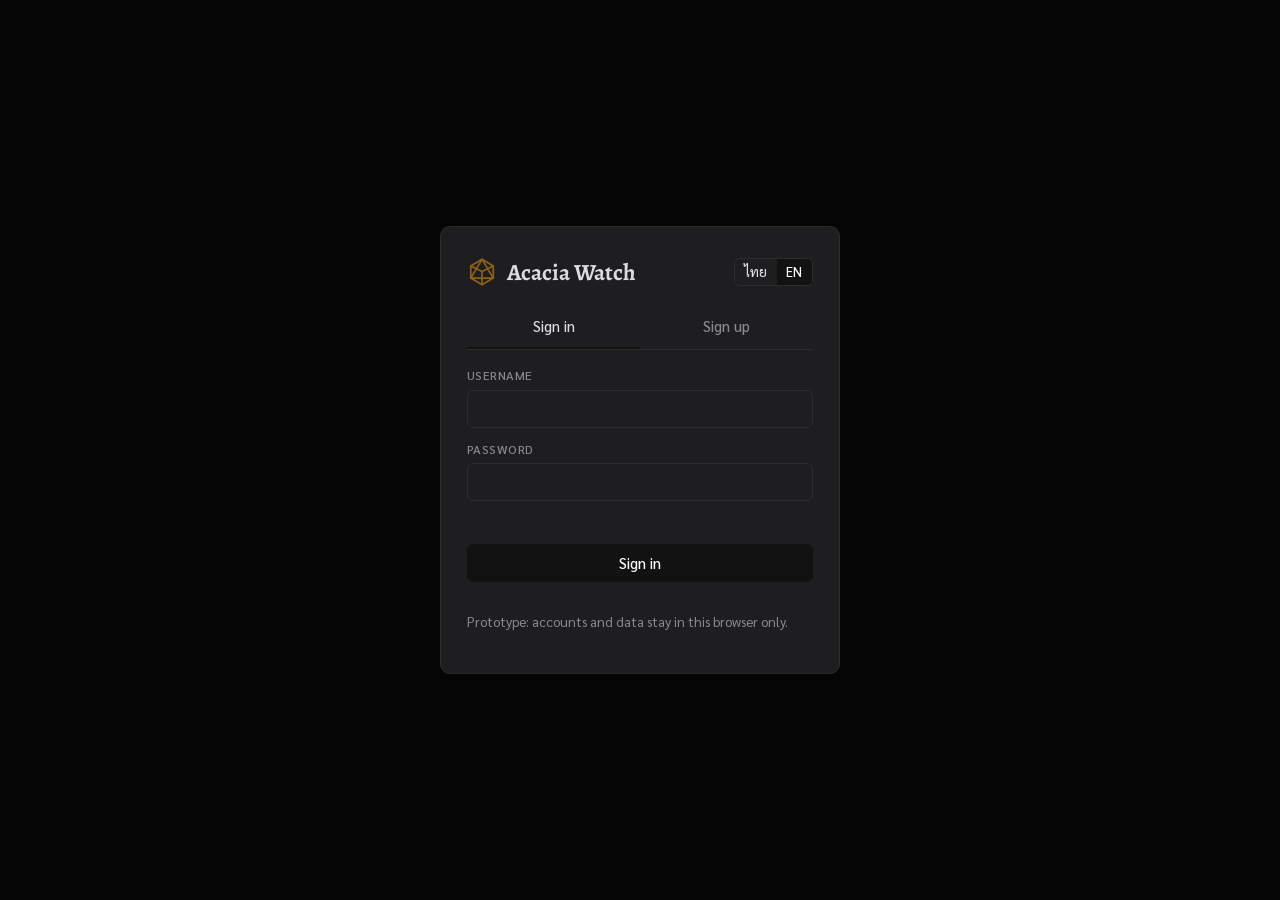
==== frontend/index.html @ f8824f6d "rhythm remake" ====
<!doctype html>
<html lang="th">
<head>
<meta charset="utf-8">
<meta name="viewport" content="width=device-width,initial-scale=1,viewport-fit=cover">
<title>Acacia Watch</title>
<link rel="preconnect" href="https://fonts.googleapis.com">
<link rel="preconnect" href="https://fonts.gstatic.com" crossorigin>
<link rel="stylesheet" href="https://fonts.googleapis.com/css2?family=Alegreya:wght@600;700&family=Sarabun:wght@400;500;700&display=swap">
<!-- Styles: loaded in this order (later files may override earlier ones) -->
<link rel="stylesheet" href="css/01-base.css">
<link rel="stylesheet" href="css/02-controls.css">
<link rel="stylesheet" href="css/03-login.css">
<link rel="stylesheet" href="css/04-shell.css">
<link rel="stylesheet" href="css/05-editor.css">
<link rel="stylesheet" href="css/06-minigames.css">
<link rel="stylesheet" href="css/07-game-data.css">
<link rel="stylesheet" href="css/08-adventure.css">
<link rel="stylesheet" href="css/09-effects.css">
<link rel="stylesheet" href="css/10-character-extras.css">
<link rel="stylesheet" href="css/11-initiative.css">
<link rel="stylesheet" href="css/12-hp.css">
<link rel="stylesheet" href="css/13-skills.css">
<link rel="stylesheet" href="css/14-settings.css">
<link rel="stylesheet" href="css/15-decor.css">
<link rel="stylesheet" href="css/16-layout.css">
<link rel="stylesheet" href="css/17-feedback.css">
</head>
<body style="margin:0">
<div id="root"></div>

<!-- Scripts: plain scripts sharing one global scope; keep this order -->
<script src="js/01-seed-data.js"></script>
<script src="js/02-text.js"></script>
<script src="js/03-storage.js"></script>
<script src="js/04-server-mode.js"></script>
<script src="js/05-icons.js"></script>
<script src="js/06-login.js"></script>
<script src="js/07-records.js"></script>
<script src="js/08-views.js"></script>
<script src="js/09-weapons-items.js"></script>
<script src="js/10-armor-class.js"></script>
<script src="js/11-features.js"></script>
<script src="js/11b-feats.js"></script>
<script src="js/11c-spells.js"></script>
<script src="js/11d-resources.js"></script>
<script src="js/12-game-data.js"></script>
<script src="js/12b-condition-rules.js"></script>
<script src="js/13-adventure.js"></script>
<script src="js/14-initiative.js"></script>
<script src="js/14b-combat.js"></script>
<script src="js/14c-turnalert.js"></script>
<script src="js/14d-turnpanel.js"></script>
<script src="js/15-minigames.js"></script>
<script src="js/15c-media.js"></script>
<script src="js/15d-timing.js"></script>
<script src="js/15e-stage.js"></script>
<script src="js/15f-mgroom.js"></script>
<script src="js/15g-chartedit.js"></script>
<script src="js/15b-tabledice.js"></script>
<script src="js/15c-profile.js"></script>
<script src="js/16-site-settings.js"></script>
<script src="js/17-backup.js"></script>
<script src="js/23-feedback.js"></script>
<script src="js/18-shell.js"></script>
<script src="js/19-images.js"></script>
<script src="js/19b-crop.js"></script>
<script src="js/20-layout.js"></script>
<script src="js/21-live.js"></script>
<script src="js/22-events-boot.js"></script>
</body>
</html>
---- frontend/css/01-base.css ----
/* Layout: split screen. Dark ink sidebar on the left, working area on the right; on phones the sidebar becomes a scrolling top bar.
   Palette: verdigris accent on cool stone, brass kept for dice and highlights only. */
:root{
  --bg:#eceff0; --surface:#fafbfb; --ink:#1b2422; --muted:#5a6a66; --line:#d2d9d7;
  --accent:#1d6b64; --accent-ink:#ffffff; --brass:#8f6212; --gold:#c8901a; --temp:#2f6aa8; --turn-now:#c8901a; --turn-next:#4f86b3; --turn-done:#8b9590; --danger:#a3322a;
  --side:#16201e; --side-ink:#e4ebe8; --side-muted:#8fa19c; --side-line:#2a3935; --side-active:#24342f;
  --r:8px; --display:'Alegreya','Sarabun',Georgia,serif; --body:'Sarabun','Segoe UI',system-ui,sans-serif; --mono:'IBM Plex Mono',ui-monospace,monospace;
}
@media (prefers-color-scheme:dark){:root:not([data-theme="light"]){
  --bg:#101614; --surface:#18211e; --ink:#e5ece9; --muted:#94a5a0; --line:#2b3935;
  --accent:#4fb3a9; --accent-ink:#09130f; --brass:#d6a54b; --gold:#e3b449; --temp:#6aa6e6; --turn-now:#e3b449; --turn-next:#6aa6d4; --turn-done:#6c7873; --danger:#e57d72;
  --side:#0b100f; --side-ink:#e4ebe8; --side-muted:#8fa19c; --side-line:#22302c; --side-active:#1b2926; color-scheme:dark}}
:root[data-theme="dark"]{
  --bg:#101614; --surface:#18211e; --ink:#e5ece9; --muted:#94a5a0; --line:#2b3935;
  --accent:#4fb3a9; --accent-ink:#09130f; --brass:#d6a54b; --gold:#e3b449; --temp:#6aa6e6; --turn-now:#e3b449; --turn-next:#6aa6d4; --turn-done:#6c7873; --danger:#e57d72;
  --side:#0b100f; --side-ink:#e4ebe8; --side-muted:#8fa19c; --side-line:#22302c; --side-active:#1b2926; color-scheme:dark}
*{box-sizing:border-box}
html,body{min-height:100%}
body{background:var(--bg);color:var(--ink);font-family:var(--body);font-size:15px;line-height:1.5}
h1,h2,h3{font-family:var(--display);line-height:1.2;margin:0;text-wrap:balance}
button,input,select,textarea{font:inherit;color:inherit}
:focus-visible{outline:2px solid var(--accent);outline-offset:2px}
---- frontend/css/02-controls.css ----
/* shared controls */
.btn{display:inline-flex;align-items:center;justify-content:center;gap:.4rem;min-height:38px;padding:0 .95rem;border-radius:calc(var(--r)*.75);border:1px solid var(--line);background:var(--surface);cursor:pointer;font-weight:500}
.btn:hover{border-color:var(--accent)}
.btn.primary{background:var(--accent);border-color:var(--accent);color:var(--accent-ink)}
.btn.danger{color:var(--danger);border-color:var(--danger)}
.btn.small{min-height:30px;padding:0 .6rem;font-size:.85rem}
.btn[disabled]{opacity:.5;cursor:not-allowed}
.field{display:flex;flex-direction:column;gap:.3rem;min-width:0}
.field>label,.lbl{font-size:.78rem;letter-spacing:.04em;text-transform:uppercase;color:var(--muted);font-weight:500}
.field input,.field select,.field textarea{width:100%;min-height:38px;padding:.4rem .6rem;border:1px solid var(--line);border-radius:calc(var(--r)*.75);background:var(--surface)}
.field textarea{min-height:90px;resize:vertical}
.err{color:var(--danger);font-size:.9rem;min-height:1.3em}
.muted{color:var(--muted)}
.lang{display:inline-flex;border:1px solid var(--line);border-radius:calc(var(--r)*.75);overflow:hidden}
.lang button{border:0;background:transparent;padding:.2rem .6rem;cursor:pointer;font-size:.82rem;font-weight:500}
.lang button[aria-pressed="true"]{background:var(--accent);color:var(--accent-ink)}
---- frontend/css/03-login.css ----
/* login */
.login{min-height:100vh;display:grid;place-items:center;padding:24px max(16px,env(safe-area-inset-left,0px)) 24px max(16px,env(safe-area-inset-right,0px))}
.login-card{width:100%;max-width:400px;background:var(--surface);border:1px solid var(--line);border-radius:calc(var(--r)*1.25);padding:28px 26px;display:flex;flex-direction:column;gap:16px}
.login-top{display:flex;justify-content:space-between;align-items:center}
.brand{display:flex;align-items:center;gap:.6rem;font-family:var(--display);font-weight:700;font-size:1.45rem}
.brand svg{width:30px;height:30px;color:var(--brass)}
.tabs{display:grid;grid-template-columns:1fr 1fr;border-bottom:1px solid var(--line)}
.tabs button{background:none;border:0;padding:.6rem;cursor:pointer;color:var(--muted);border-bottom:2px solid transparent;font-weight:500}
.tabs button[aria-selected="true"]{color:var(--ink);border-bottom-color:var(--accent)}
form.stack{display:flex;flex-direction:column;gap:12px}
.note{font-size:.85rem;color:var(--muted)}
---- frontend/css/04-shell.css ----
/* app shell */
.app{display:grid;grid-template-columns:240px minmax(0,1fr);min-height:100vh}
.side{background:var(--side);color:var(--side-ink);display:flex;flex-direction:column;gap:20px;padding:20px 16px;position:sticky;top:0;height:100vh}
.side .brand{color:var(--side-ink)}
.nav{display:flex;flex-direction:column;gap:4px}
.nav button{display:flex;align-items:center;gap:.7rem;text-align:left;padding:.6rem .7rem;border:0;border-radius:calc(var(--r)*.75);background:transparent;color:var(--side-muted);cursor:pointer;font-weight:500}
.nav button svg{width:18px;height:18px;flex:none}
.nav button:hover{color:var(--side-ink)}
.nav button[aria-current="page"]{background:var(--side-active);color:var(--side-ink);box-shadow:inset 3px 0 0 var(--nav-edge,var(--brass))}
.side-foot{margin-top:auto;display:flex;flex-direction:column;gap:12px;border-top:1px solid var(--side-line);padding-top:14px}
.me{display:flex;flex-direction:column}
.me b{font-weight:700}
.me span{font-size:.8rem;color:var(--side-muted)}
.side .lang{border-color:var(--side-line);align-self:flex-start}
.side .lang button{color:var(--side-muted)}
.side .lang button[aria-pressed="true"]{color:var(--accent-ink)}
.side .btn{background:transparent;border-color:var(--side-line);color:var(--side-ink)}
.main{padding:28px max(16px,env(safe-area-inset-right,0px)) 48px 32px;min-width:0;display:flex;flex-direction:column;gap:22px}
.head{display:flex;flex-wrap:wrap;gap:12px;justify-content:space-between;align-items:flex-end}
.head h1{font-size:1.9rem}
.head p{margin:.2rem 0 0;color:var(--muted)}
.panel{background:var(--surface);border:1px solid var(--line);border-radius:var(--r);min-width:0}
.panel>.ph{padding:14px 16px;border-bottom:1px solid var(--line);display:flex;justify-content:space-between;align-items:center;gap:10px;flex-wrap:wrap}
.panel>.ph h2{font-size:1.2rem}
.scroll{overflow-x:auto}
table{width:100%;border-collapse:collapse;min-width:620px}
th{text-align:left;font-size:.75rem;letter-spacing:.05em;text-transform:uppercase;color:var(--muted);font-weight:500;padding:10px 16px;border-bottom:1px solid var(--line);white-space:nowrap}
td{padding:11px 16px;border-bottom:1px solid var(--line);vertical-align:middle}
tr:last-child td{border-bottom:0}
td.num,th.num{text-align:right;font-variant-numeric:tabular-nums}
td .sub{display:block;font-size:.82rem;color:var(--muted)}
.acts{display:flex;gap:6px;justify-content:flex-end}
.pill{display:inline-block;padding:.1rem .55rem;border:1px solid var(--line);border-radius:999px;font-size:.78rem;color:var(--muted)}
.pill.admin{border-color:var(--brass);color:var(--brass)}
.empty{padding:34px 18px;text-align:center;display:flex;flex-direction:column;gap:12px;align-items:center;color:var(--muted)}

.nav .navh{margin:12px 0 2px;padding:6px .7rem 0;border-top:1px solid var(--side-active,rgba(255,255,255,.12));font-size:.72rem;letter-spacing:.08em;text-transform:uppercase;color:var(--side-muted);opacity:.8}
---- frontend/css/05-editor.css ----
/* editor */
.grid{display:grid;gap:14px;grid-template-columns:repeat(auto-fit,minmax(170px,1fr));padding:16px}
.grid.wide{grid-template-columns:repeat(auto-fit,minmax(240px,1fr))}
.abilities{display:grid;grid-template-columns:repeat(auto-fit,minmax(104px,1fr));gap:12px;padding:16px}
.ab{border:1px solid var(--line);border-radius:var(--r);padding:10px;display:flex;flex-direction:column;align-items:center;gap:6px}
.ab .k{font-family:var(--mono);font-size:.8rem;color:var(--muted)}
.ab input{text-align:center;width:100%;min-height:36px;border:1px solid var(--line);border-radius:calc(var(--r)*.75);background:var(--surface);font-variant-numeric:tabular-nums}
.ab .mod{font-family:var(--display);font-weight:700;font-size:1.5rem;font-variant-numeric:tabular-nums}
.derived{display:flex;flex-wrap:wrap;gap:10px;padding:0 16px 16px}
.chip{border:1px solid var(--line);border-radius:var(--r);padding:8px 12px;display:flex;flex-direction:column;min-width:110px}
.chip span{font-size:.72rem;letter-spacing:.05em;text-transform:uppercase;color:var(--muted)}
.chip b{font-family:var(--display);font-size:1.3rem;font-variant-numeric:tabular-nums}
.bar{display:flex;gap:10px;flex-wrap:wrap;justify-content:space-between;padding:14px 16px}
---- frontend/css/06-minigames.css ----
/* minigames */
.games{display:grid;gap:18px;grid-template-columns:minmax(0,1.4fr) minmax(0,1fr)}
.dice{display:flex;flex-wrap:wrap;gap:8px;padding:16px 16px 4px}
.dice button{min-width:52px;min-height:44px;border-radius:calc(var(--r)*.75);border:1px solid var(--line);background:var(--surface);cursor:pointer;font-family:var(--mono)}
.dice button[aria-pressed="true"]{border-color:var(--brass);color:var(--brass);box-shadow:inset 0 0 0 1px var(--brass)}
.roll-ctl{display:flex;gap:12px;flex-wrap:wrap;align-items:flex-end;padding:12px 16px}
.roll-ctl .field{width:92px}
.result{margin:4px 16px 16px;border:1px dashed var(--brass);border-radius:var(--r);padding:16px;text-align:center;min-height:116px;display:flex;flex-direction:column;justify-content:center;gap:4px}
.result .big{font-family:var(--display);font-weight:700;font-size:3rem;line-height:1;color:var(--brass);font-variant-numeric:tabular-nums}
.result .det{font-family:var(--mono);font-size:.85rem;color:var(--muted)}
.hist{list-style:none;margin:0;padding:6px 16px 16px;display:flex;flex-direction:column;gap:6px}
.hist li{display:flex;justify-content:space-between;gap:10px;font-family:var(--mono);font-size:.85rem;border-bottom:1px solid var(--line);padding-bottom:6px}
.plan{margin:0;padding:12px 16px 16px 34px;display:flex;flex-direction:column;gap:6px}


.medialist{list-style:none;margin:0;padding:0 16px 16px;display:grid;gap:10px}
.medialist li{display:flex;gap:10px;align-items:flex-start;justify-content:space-between;padding:10px;border-radius:var(--r);background:rgba(128,128,128,.12)}
.medialist .mm{display:flex;flex-direction:column;gap:4px;min-width:0;flex:1}.medialist small{opacity:.75}
.medialist video{width:100%;max-width:360px;border-radius:var(--r);background:#000}.medialist audio{width:100%;max-width:360px}
.mediabar{padding:0 16px 10px}.mediaup{display:flex;gap:10px;align-items:center;padding:0 16px 10px}.mediaup progress{flex:1}
.mediahow{margin:0 16px 12px;padding:10px 12px;border-radius:var(--r);background:rgba(128,128,128,.12);font-size:.92rem}.mediahow ol{margin:6px 0 0;padding-left:20px}
.mglist{list-style:none;margin:0;padding:0 16px 16px;display:grid;gap:10px}
.mglist li{display:flex;gap:10px;align-items:center;justify-content:space-between;flex-wrap:wrap;padding:10px;border-radius:var(--r);background:rgba(128,128,128,.12)}
.mglist .mm{display:flex;flex-direction:column;min-width:0;flex:1}.mglist small{opacity:.75}
.mgbtns{display:flex;gap:8px;flex-wrap:wrap}
.mggrid{display:grid;gap:12px;grid-template-columns:repeat(auto-fit,minmax(150px,1fr));padding:12px 16px}
.mggrid .field{min-width:0}.mggrid input,.mggrid select{width:100%;box-sizing:border-box}
.mgcols{display:flex;gap:14px;flex-wrap:wrap;padding:0 16px}.mgc{display:flex;gap:6px;align-items:center}
.mgplay{position:fixed;inset:0;z-index:9999;background:#000;color:#fff;display:flex;flex-direction:column;align-items:center;justify-content:flex-end;gap:16px;padding:16px;touch-action:manipulation;user-select:none;-webkit-user-select:none;overflow:hidden}
.mgvid{position:absolute;inset:0;width:100%;height:100%;object-fit:cover;z-index:0}
.mgplay>*:not(.mgvid){position:relative;z-index:1}
.mgx{position:absolute!important;top:12px;right:12px;width:44px;height:44px;border-radius:50%;border:0;background:rgba(0,0,0,.6);color:#fff;font-size:1.2rem}
.mghud{position:absolute!important;top:14px;left:16px;display:flex;flex-direction:column;gap:4px;text-shadow:0 1px 4px #000;font-size:1.05rem}
.mgmid{flex:1;display:flex;align-items:center;justify-content:center}
.mgfb{font-size:2.4rem;font-weight:800;text-shadow:0 2px 8px #000}.mgfb.pop{animation:mgpop .35s ease-out}
@keyframes mgpop{from{transform:scale(1.5);opacity:.3}to{transform:scale(1);opacity:1}}
.mgcount{position:absolute!important;top:30%;font-size:5rem;font-weight:800;text-shadow:0 2px 12px #000}
.mgbar{position:relative;width:min(92vw,720px);height:44px;border-radius:22px;overflow:hidden;box-shadow:0 0 0 2px rgba(255,255,255,.4)}
.mgzone{position:absolute;top:0;bottom:0;opacity:.85}.mgzone i{position:absolute;left:35%;width:30%;top:0;bottom:0;opacity:.9}
.mgmark{position:absolute;top:-2px;bottom:-2px;width:6px;margin-left:-3px;border-radius:3px;box-shadow:0 0 8px #fff}
.mgtap{width:min(80vw,260px);height:96px;border-radius:48px;border:3px solid rgba(255,255,255,.7);color:#fff;font-size:1.8rem;font-weight:800;margin-bottom:max(16px,env(safe-area-inset-bottom));touch-action:none}
.mgtap:active{transform:scale(.96)}
.mgstart,.mgres{position:absolute!important;inset:0;background:rgba(0,0,0,.75);display:flex;flex-direction:column;gap:16px;align-items:center;justify-content:center;text-align:center;padding:20px}
.mgstart[hidden],.mgres[hidden]{display:none}
.mgstart .big{min-height:64px;padding:0 48px;font-size:1.4rem}
.mgdmg{font-size:1.3rem;color:#fca5a5}
.mglanes{position:relative;display:grid;grid-template-columns:repeat(var(--n),1fr);gap:4px;width:min(96vw,560px);flex:1 1 0;min-height:0;margin-top:56px}
.mglane{position:relative;overflow:hidden;border-radius:8px;opacity:.9}
.mgnote{position:absolute;left:8%;width:84%;top:0;display:flex;will-change:transform}
.mgnh{flex:0 0 var(--nh,24px);height:var(--nh,24px);display:flex;align-items:center;justify-content:center;color:inherit}
.mgnh.bar{background:currentColor;border-radius:8px;box-shadow:0 0 0 2px rgba(255,255,255,.55)}
.mgnh svg,.mgnh img{height:100%;width:auto;max-width:100%;object-fit:contain;filter:drop-shadow(0 0 3px rgba(0,0,0,.6))}
.mgnh svg{aspect-ratio:1}
.mgnt{flex:1 1 auto;width:46%;margin:0 auto;background:currentColor;opacity:.55;border-radius:6px;box-shadow:0 0 0 2px rgba(255,255,255,.4)}
.mgrot{position:absolute;z-index:6;top:62px;left:50%;transform:translateX(-50%);background:#000c;color:#fff;border:1px solid #fff6;border-radius:999px;padding:6px 14px;font-size:.85rem;white-space:nowrap}
.mgrot[hidden]{display:none}
.mgcount.pop{animation:mgcd .9s ease-out}
@keyframes mgcd{0%{transform:scale(1.8);opacity:0}25%{transform:scale(1);opacity:1}100%{transform:scale(.9);opacity:.35}}
.mgimgrow{display:flex;align-items:center;gap:10px;margin:6px 0}.mgimgrow img{width:44px;height:44px;object-fit:contain;background:#0004;border-radius:8px}
.mgimgph{width:44px;text-align:center}

.mgline{position:absolute;left:0;right:0;height:5px;border-radius:3px;box-shadow:0 0 8px currentColor;pointer-events:none}
.mgpads{display:grid;grid-template-columns:repeat(var(--n),1fr);gap:6px;width:min(96vw,560px);margin-bottom:max(12px,env(safe-area-inset-bottom))}
.mgpad{height:clamp(96px,20vh,170px);border-radius:14px;border:3px solid rgba(255,255,255,.7);color:#fff;font-size:1.3rem;font-weight:800;touch-action:none}
.mgpad.on{filter:brightness(1.6);transform:scale(.95)}
.mgplay:has(.mglanes) .mgmid{position:absolute;inset:0;pointer-events:none}
.mgprog{width:min(92vw,520px);height:22px;border-radius:11px;overflow:hidden;box-shadow:0 0 0 2px rgba(255,255,255,.4)}.mgprog i{display:block;height:100%;width:0;transition:width .08s}
.mgbox{padding:10px 16px 14px;display:flex;flex-direction:column;gap:6px}.mgbox.mgbtns{flex-direction:row;align-items:center}
.mgres-list{list-style:none;margin:0;padding:0 16px 14px;display:grid;gap:6px}
.mgres-list li{display:flex;justify-content:space-between;gap:10px;align-items:center;padding:6px 8px;border-radius:var(--r);background:rgba(128,128,128,.12)}
.mgdmgn{color:#f87171}.mgnow{border-color:var(--brass)}
.mgtl{margin:6px 16px 12px;padding:10px;border:1px solid var(--line);border-radius:var(--r)}
.mgtlbar{display:flex;gap:2px;min-height:30px;border-radius:8px;overflow:hidden;background:rgba(128,128,128,.12);margin:6px 0}
.mgseg{display:flex;align-items:center;justify-content:center;min-width:18px;color:#fff;font-size:.8rem;text-shadow:0 1px 2px #000}
.mgseg.cut{background:repeating-linear-gradient(45deg,#555,#555 6px,#444 6px,#444 12px)}
.mgrows{list-style:none;margin:8px 0 0;padding:0;display:grid;gap:8px}
.mgrow{padding:8px;border-radius:var(--r);background:rgba(128,128,128,.12)}.mgrow.cut{opacity:.85}
.mgrh{display:flex;justify-content:space-between;align-items:center;gap:8px}.mgrb{display:flex;gap:4px}
.mgrf{display:flex;flex-wrap:wrap;gap:8px 12px;margin-top:6px}.mgrf label{display:flex;flex-direction:column;gap:2px;font-size:.78rem}
.mgsn{box-sizing:border-box}
.mgedit{position:fixed;inset:0;z-index:9000;background:#0b0b0d;color:#eee;display:flex;flex-direction:column}
.mgeh{display:flex;flex-wrap:wrap;gap:8px 12px;align-items:center;padding:8px 12px;background:#17171a;border-bottom:1px solid #333}
.mgeh label{display:flex;gap:4px;align-items:center;font-size:.85rem}.mgeh input[type=number],.mgeh select{min-height:32px}
.mgebtns{display:flex;gap:6px;flex-wrap:wrap;margin-left:auto}.mgehint{flex:1 0 100%;opacity:.7}
.mgevid{width:84px;height:48px;object-fit:cover;border-radius:6px;background:#000}
.mget{font-variant-numeric:tabular-nums;min-width:74px}
.mgescroll{flex:1;overflow:auto;position:relative;-webkit-overflow-scrolling:touch}
.mgeinner{position:relative;margin:0 auto}
.mgeruler{position:absolute;left:0;top:0;bottom:0;width:60px;border-right:1px solid #333;cursor:pointer}
.mgeruler span{position:absolute;right:6px;font-size:.7rem;opacity:.7;transform:translateY(-50%)}
.mgegrid{position:absolute;top:0;background-color:#141416;cursor:crosshair}
.mgenotes,.mgehead{position:absolute;left:0;right:0}.mgenotes{top:0}
.mgen{position:absolute;border-radius:6px;box-shadow:0 0 0 2px rgba(255,255,255,.6);pointer-events:none}
.mgehead{height:2px;background:#facc15;box-shadow:0 0 6px #facc15;pointer-events:none;z-index:2}
.mgsec{border-top:1px solid var(--line)}.mgsec>summary{cursor:pointer;padding:12px 16px;font-weight:700;list-style:none;display:flex;gap:8px;align-items:center;min-height:44px}
.mgsec>summary::-webkit-details-marker{display:none}.mgsec>summary::after{content:'▾';margin-left:auto;opacity:.6}.mgsec[open]>summary::after{content:'▴'}
.mgsec:first-of-type{border-top:0}
.mgchartf{display:flex;flex-direction:column;gap:8px;align-items:flex-start;padding:4px 16px 8px}.mgchartf .big{min-height:52px;font-size:1.05rem;width:100%}
.mgsave{position:sticky;bottom:0;padding:10px 16px;background:var(--panel,#1e1e20);border-top:1px solid var(--line);z-index:3}
.mgsec .mgtl{border:0;margin:0;padding:0 16px 12px}
.mgeh{position:sticky;top:0;z-index:5}
.mgeplay{min-width:48px;min-height:44px;font-size:1.2rem}.mgez{display:flex;gap:4px}.mgez .btn{min-width:40px;min-height:36px}
.mgeset{flex:1 0 100%}.mgeset summary{cursor:pointer;font-size:.85rem;opacity:.8}.mgeset[open]{display:flex;flex-wrap:wrap;gap:8px 14px;align-items:center}
.mgelanes{display:flex;margin:0 auto;background:#17171a;border-bottom:1px solid #333}
.mgelanes button{border:0;border-right:1px solid rgba(0,0,0,.4);color:#fff;display:flex;flex-direction:column;align-items:center;justify-content:center;min-height:44px;cursor:pointer;padding:2px 0}
.mgelanes small{opacity:.85;font-size:.7rem}
.mgefoot{display:flex;gap:8px;flex-wrap:wrap;justify-content:center;padding:8px 12px max(8px,env(safe-area-inset-bottom));background:#17171a;border-top:1px solid #333}
.mgefoot .btn{min-height:44px}
.mgeinner{margin:0 auto}
.mgewave{position:absolute;left:0;top:0;pointer-events:none;display:none}
.mgenotes{z-index:1}.mgehead{z-index:2}.mgewst{flex:1 0 100%}
.mgeh{position:relative}.mgeset{flex:0 0 auto!important}.mgeset[open]{display:block}
.mgesetbox{position:absolute;left:8px;right:8px;top:100%;margin-top:2px;padding:12px;background:#1d1d21;border:1px solid #555;border-radius:10px;display:flex;flex-wrap:wrap;gap:10px 16px;align-items:center;z-index:20;box-shadow:0 8px 24px rgba(0,0,0,.6)}
.mgeset summary{min-height:36px;display:flex;align-items:center;padding:0 6px}
.mgegrid.holdtool{touch-action:none}.mgen.hold{box-shadow:0 0 0 2px rgba(255,255,255,.6)}.mgeh [aria-pressed=true]{outline:2px solid #facc15}

/* phone held sideways: same layout (lanes on top, pads at the bottom), just wider and shorter */
@media (orientation:landscape) and (max-height:520px){
  .mgplay{padding:6px 10px calc(6px + env(safe-area-inset-bottom));gap:6px}
  .mgplay .mglanes{width:min(96vw,820px);margin-top:4px}
  .mgplay .mgpads{width:min(96vw,820px);margin-bottom:0}
  .mgplay .mgpad{height:clamp(52px,17vh,76px);font-size:1.1rem}
  .mgcount{font-size:3.5rem;top:18%}
  .mgrot{top:8px}
}
.mgplay>.mgx,.mgplay>.mghud{z-index:5}

.mgeevbg{position:absolute;top:0;bottom:0;background:rgba(167,139,250,.08);border-left:2px solid #a78bfa}
.mgeevh{display:flex;flex-direction:column;align-items:center;justify-content:center;min-height:44px;background:#3b2a66;color:#fff;border-right:1px solid rgba(0,0,0,.4)}
.mgeevh small{opacity:.85;font-size:.7rem}
.mgeev{display:flex;flex-wrap:wrap;gap:6px 10px;align-items:center;flex:1 0 100%}
.mgee{display:flex;align-items:flex-start;justify-content:center;color:#fff;font-size:1rem;overflow:hidden;box-shadow:0 0 0 2px rgba(255,255,255,.7)}
.mgee span{display:flex;flex-direction:column;align-items:center;line-height:1;margin-top:2px}.mgee small{font-size:.62rem}
.mgnh{transform:scaleY(var(--hf,1))}
.mgflash{position:absolute;inset:0;background:#fff;opacity:0;pointer-events:none;border-radius:8px;z-index:3}
.mgeev [hidden]{display:none!important}

.mgrd,.mgprog{opacity:var(--fo,1)}.mgprog.idle{opacity:calc(.55*var(--fo,1))}
.mgfog{position:absolute;inset:0;pointer-events:none;opacity:0;z-index:3;background:linear-gradient(to bottom,#000 0,rgba(0,0,0,.9) var(--fp,50%),rgba(0,0,0,0) calc(var(--fp,50%) + 28%));border-radius:inherit}
.mgflash{border-radius:inherit}

/* ---- unified stage: views, transitions ---- */
.mgviews{flex:1;min-height:0;position:relative;width:100%}
.mgv{position:absolute;inset:0;display:none;flex-direction:column;align-items:center;justify-content:flex-end;gap:16px}
.mgv.on,.mgv.leave{display:flex}
.mgv.leave{pointer-events:none;z-index:1}.mgv.enter{z-index:2}
.mgviews .mgv.leave,.mgviews .mgv.enter{animation-duration:.7s;animation-fill-mode:both;animation-timing-function:ease-in-out}
.mgviews[data-tr="1"] .mgv.leave{animation-name:trFadeOut}.mgviews[data-tr="1"] .mgv.enter{animation-name:trFadeIn}
.mgviews[data-tr="2"] .mgv.leave{animation-name:trSlideOut}.mgviews[data-tr="2"] .mgv.enter{animation-name:trSlideIn}
.mgviews[data-tr="3"] .mgv.leave{animation-name:trZoomOut}.mgviews[data-tr="3"] .mgv.enter{animation-name:trZoomIn}
.mgviews[data-tr="4"] .mgv.leave{animation-name:trDropOut}.mgviews[data-tr="4"] .mgv.enter{animation-name:trDropIn}
.mgviews[data-tr="5"] .mgv.leave{animation-name:trFlipOut}.mgviews[data-tr="5"] .mgv.enter{animation-name:trFlipIn}
@keyframes trFadeOut{to{opacity:0}}@keyframes trFadeIn{from{opacity:0}}
@keyframes trSlideOut{to{transform:translateX(-110%)}}@keyframes trSlideIn{from{transform:translateX(110%)}}
@keyframes trZoomOut{to{transform:scale(1.8);opacity:0}}@keyframes trZoomIn{from{transform:scale(.4);opacity:0}}
@keyframes trDropOut{to{transform:translateY(110%)}}@keyframes trDropIn{from{transform:translateY(-110%)}}
@keyframes trFlipOut{to{transform:perspective(900px) rotateY(90deg);opacity:0}}@keyframes trFlipIn{from{transform:perspective(900px) rotateY(-90deg);opacity:0}}
.mgplay .mgmid{position:absolute;inset:0;pointer-events:none;z-index:4;display:flex;align-items:center;justify-content:center}
.mgcount,.mgbrk{z-index:4}
.mgbrk{position:absolute;top:18%;left:0;right:0;text-align:center;font-size:1.6rem;font-weight:800;letter-spacing:.3em;opacity:0;transition:opacity .3s;pointer-events:none;text-shadow:0 2px 10px #000}
.mgbrk.on{opacity:.85}
.mgfb{transition:opacity .45s}.mgfb.out{opacity:0}
/* Rhythm Doctor line */
.mgrd{position:relative;width:min(94vw,760px);height:120px;display:flex;align-items:center;gap:0;margin:auto 0}
.mgrdc,.mgrdh{flex:none;width:84px;height:84px;border-radius:50%;display:flex;align-items:center;justify-content:center;font-size:2.8rem;background:rgba(255,255,255,.1);box-shadow:0 0 0 3px rgba(255,255,255,.35);overflow:hidden;z-index:2}
.mgrdc img,.mgrdh img{width:100%;height:100%;object-fit:cover}
.mgrdh{color:var(--rc);transform-origin:center}
.mgrdh span{font-size:3rem;color:var(--rc)}
.mgrdh.beat{animation:rdBeat .3s ease-out}.mgrdh.beat2{animation:rdBeat2 .45s ease-out}
@keyframes rdBeat{40%{transform:scale(1.15)}}@keyframes rdBeat2{30%{transform:scale(1.4);box-shadow:0 0 40px var(--rc)}}
.mgrdline{position:relative;flex:1;height:100%}
.mgrdline>i{position:absolute;left:0;right:0;top:50%;height:4px;margin-top:-2px;border-radius:2px;background:linear-gradient(90deg,var(--lc),var(--rc));opacity:.8}
.mgp{position:absolute;top:50%;width:26px;height:38px;margin:-19px 0 0 -13px;color:#fff;pointer-events:none}
.mgp svg{width:100%;height:100%;display:block}
.mgp.hit{width:36px;height:52px;margin:-26px 0 0 -18px;color:var(--pc);filter:drop-shadow(0 0 8px var(--pc))}
/* rapid tap progress */
.mgprog{position:relative;width:min(92vw,560px);height:72px;border-radius:36px;overflow:hidden;box-shadow:0 0 0 3px rgba(255,255,255,.45);margin:auto 0 0;transition:opacity .3s}
.mgprog i{display:block;height:100%;width:0;transition:width .08s}
.mgprogn{position:absolute;inset:0;display:flex;align-items:center;justify-content:center;font-size:2.2rem;font-weight:800;color:#fff;text-shadow:0 2px 8px #000;pointer-events:none}
.mgprog.done{box-shadow:0 0 0 3px #ffd54a,0 0 24px #ffd54a}
@media(max-height:480px){.mgrd{height:90px}.mgrdc,.mgrdh{width:62px;height:62px;font-size:2rem}.mgprog{height:54px}.mgprogn{font-size:1.6rem}}

.mgband{position:absolute;left:0;right:0;opacity:.13;pointer-events:none}.mgband b{position:absolute;left:4px;top:2px;font-size:.7rem;color:#fff;white-space:nowrap}
---- frontend/css/07-game-data.css ----
/* game data */
.tabs2{display:flex;gap:4px;overflow-x:auto;border-bottom:1px solid var(--line)}
.tabs2 button{background:none;border:0;border-bottom:2px solid transparent;padding:.55rem .85rem;cursor:pointer;color:var(--muted);font-weight:500;white-space:nowrap}
.tabs2 button[aria-selected="true"]{color:var(--ink);border-bottom-color:var(--accent)}
.cnt{font-family:var(--mono);font-size:.75rem;color:var(--muted);margin-left:.25rem}
.field.full{grid-column:1/-1}
.subs{display:flex;flex-direction:column;gap:12px;padding:16px}
.subrow{display:grid;grid-template-columns:repeat(4,minmax(0,1fr)) auto;gap:10px;align-items:end;border:1px solid var(--line);border-radius:var(--r);padding:12px}

.pager{display:flex;gap:12px;align-items:center;justify-content:center;padding:12px 16px;border-top:1px solid var(--line)}

/* conditions reference */
.condlist{display:flex;flex-direction:column}
.cond{border-top:1px solid var(--line)}.cond:first-child{border-top:0}
.condhead{display:flex;flex-wrap:wrap;align-items:baseline;gap:4px 12px;width:100%;text-align:left;background:none;border:0;padding:12px 16px;cursor:pointer;color:var(--ink);font:inherit}
.condhead b{min-width:7.5rem}
.condth{color:var(--muted);font-size:.85rem}
.condsum{flex:1 1 220px;color:var(--muted);font-size:.9rem}
.condcar{margin-left:auto;font-family:var(--mono);color:var(--muted)}
.cond.open .condhead{background:rgba(255,255,255,.03)}
.condbody{padding:4px 16px 16px;line-height:1.6;max-width:70ch}

/* condition icon, colour, highlight and popup card */
.cond{--cc:var(--ink)}
.cicon{object-fit:contain;border-radius:6px;flex:none;align-self:center}
.condhead{align-items:center}
.condhead b{color:var(--cc,var(--ink))}
.td-name .cicon,td .cicon{vertical-align:middle;margin-right:8px}
.cref{--cc:var(--ink);background:color-mix(in srgb,var(--cc) 14%,transparent);color:var(--cc);border:0;border-radius:4px;padding:0 4px;font:inherit;cursor:pointer;text-decoration:underline dotted;text-underline-offset:3px}
.cref:hover,.cref:focus-visible{background:color-mix(in srgb,var(--cc) 30%,transparent)}
.cpop{position:fixed;z-index:60;top:72px;left:50%;transform:translateX(-50%);width:min(560px,calc(100vw - 24px));max-height:70vh;overflow:auto;background:var(--surface);color:var(--ink);border:1px solid var(--cc,var(--ink));border-radius:var(--r);box-shadow:0 12px 40px rgba(0,0,0,.55)}
.cpop-h{display:flex;align-items:center;gap:10px;padding:10px 14px;border-bottom:1px solid var(--line);position:sticky;top:0;background:var(--surface)}
.cpop-h h3{margin:0;color:var(--cc,var(--ink));flex:1}
.cpop-b{padding:12px 14px 16px;line-height:1.6}
.condedit{display:grid;grid-template-columns:repeat(auto-fit,minmax(240px,1fr));gap:16px;padding:16px}
.thumb.cond{display:flex;align-items:center;justify-content:center;min-height:128px;aspect-ratio:1/1;max-width:200px;border:1px dashed var(--line);border-radius:var(--r)}
.thumb.cond img{max-width:100%;max-height:100%;object-fit:contain}
.cprev{margin-top:8px}
@media (max-width:820px){.cpop{top:auto;bottom:12px;transform:translateX(-50%);max-height:60vh}}

/* condition rules */
.crules{margin-top:14px;padding-top:10px;border-top:1px dashed var(--line)}
.crules h4{margin:0 0 6px;font-size:.9rem;color:var(--muted);font-weight:600}
.crules ul{margin:0 0 6px;padding-left:1.2rem}.crules li{margin:2px 0}
.crbody{display:flex;flex-direction:column;gap:12px;padding:16px}
.crdur,.crhead,.crsave,.cract{display:flex;flex-wrap:wrap;gap:10px;align-items:end}
.crrule{border:1px solid var(--line);border-radius:var(--r);padding:12px;display:flex;flex-direction:column;gap:10px}
.crhead .btn.danger{margin-left:auto}
.cracts{display:flex;flex-direction:column;gap:8px;padding-left:12px;border-left:2px solid var(--line)}
.cract .field{min-width:130px}.cract .field.grow{flex:1 1 220px}
.crrule .field span{display:block;font-size:.8rem;color:var(--muted);margin-bottom:2px}
.crrule select,.crrule input[type=text],.crrule input:not([type]),.crrule input[type=number]{width:100%}
.crprev{font-size:.88rem;color:var(--muted);background:rgba(255,255,255,.03);border-radius:6px;padding:6px 10px}
.crrule>.btn{align-self:flex-start}

.crbtns{margin-left:auto;display:flex;gap:8px}
.crhead .btn.danger{margin-left:0}
.crends{display:flex;flex-wrap:wrap;gap:6px 16px;align-items:center}
.crlbl{font-weight:600;font-size:.88rem;margin-bottom:2px}
.cract select,.crsave select{min-width:140px}
.cracts>.btn{align-self:flex-start}
.cract .field{flex:1 1 150px}.cract .btn.danger{flex:none}
---- frontend/css/08-adventure.css ----
/* adventure stage */
.app.stagemode{height:100vh;height:100dvh}
.main.stage{height:100vh;height:100dvh;overflow:hidden;padding-top:16px;padding-bottom:16px;gap:12px}
.stagebar{display:flex;align-items:center;gap:12px;flex-wrap:wrap;min-width:0}
.stagebar h1{font-size:1.4rem}
.gtabs{display:flex;gap:6px;overflow-x:auto;margin-left:auto;min-width:0;max-width:100%}
.gtab{white-space:nowrap;border:1px solid var(--line);background:var(--surface);border-radius:999px;padding:.3rem .9rem;cursor:pointer;font-weight:500}
.gtab[aria-selected="true"]{border-color:var(--accent);background:var(--accent);color:var(--accent-ink)}
.gtab:disabled{opacity:.55;cursor:not-allowed}
.soon{font-size:.68rem;letter-spacing:.05em;text-transform:uppercase;margin-left:.5rem;color:var(--muted)}
.stagebody{flex:1;min-height:0;display:grid;grid-template-columns:minmax(0,1fr) 280px;gap:16px}
.stagemain{min-height:0;min-width:0;overflow-y:auto}
.rail{min-height:0;display:flex;flex-direction:column;background:var(--surface);border:1px solid var(--line);border-radius:var(--r);overflow:hidden}
.rail-head{display:flex;justify-content:space-between;align-items:center;padding:10px 12px;border-bottom:1px solid var(--line);font-family:var(--display);font-weight:700}
.rail-list{flex:1;min-height:0;display:flex;flex-direction:column;gap:6px;padding:8px;container-type:size}
.seat{flex:1 1 0;min-height:0;display:flex;align-items:center;gap:10px;border:1px dashed var(--line);border-radius:calc(var(--r)*.75);padding:0 10px;overflow:hidden;font-size:clamp(.68rem,calc(100cqh / var(--n) * .2),1rem)}
.seat.filled{border-style:solid;background:color-mix(in srgb,var(--accent) 8%,var(--surface))}
.av{flex:none;display:grid;place-items:center;border-radius:50%;background:var(--side);color:var(--side-ink);font-family:var(--display);font-weight:700;width:clamp(24px,calc(100cqh / var(--n) * .5),56px);height:clamp(24px,calc(100cqh / var(--n) * .5),56px)}
.seat-body{min-width:0;flex:1;display:flex;flex-direction:column;justify-content:center}
.seat-pick{width:100%;min-height:0;padding:0;border:0;background:transparent;font-weight:700;font-size:1em;text-overflow:ellipsis;cursor:pointer}
.seat:not(.filled) .seat-pick{font-weight:400;color:var(--muted)}
.seat-line2,.seat-stats{color:var(--muted);font-size:.85em;white-space:nowrap;overflow:hidden;text-overflow:ellipsis}
.seat-stats{display:flex;gap:10px;font-family:var(--mono)}
.d2 .seat-line2,.d3 .seat-line2,.d3 .av{display:none}
.d3 .seat-body{flex-direction:row;align-items:center;gap:8px}
.d3 .seat-pick{flex:1;min-width:0}
---- frontend/css/09-effects.css ----
/* button effects (admin picks style, speed, strength, color in site settings) */
:root{--fx-ms:160ms;--fx-amt:3;--fx-color:var(--accent)}
.btn,.gtab,.dice button{position:relative;touch-action:manipulation;-webkit-tap-highlight-color:transparent;transition:transform var(--fx-ms) cubic-bezier(.2,.7,.3,1),border-color .15s,background-color .15s,color .15s}
.btn::after,.gtab::after,.dice button::after{content:"";position:absolute;inset:0;border-radius:inherit;pointer-events:none;opacity:0;transition:opacity var(--fx-ms) ease}
html[data-fx=glow] .btn::after,html[data-fx=glow] .gtab::after,html[data-fx=glow] .dice button::after{box-shadow:0 0 calc(var(--fx-amt)*3px) calc(var(--fx-amt)*.5px) var(--fx-color)}
html[data-fx=lift] .btn::after,html[data-fx=lift] .gtab::after,html[data-fx=lift] .dice button::after{box-shadow:0 calc(var(--fx-amt)*2px) calc(var(--fx-amt)*3px) color-mix(in srgb,var(--fx-color) 40%,transparent)}
html[data-fx=shine] .btn,html[data-fx=shine] .gtab,html[data-fx=shine] .dice button{overflow:hidden}
html[data-fx=shine] .btn::before,html[data-fx=shine] .gtab::before,html[data-fx=shine] .dice button::before{content:"";position:absolute;top:0;bottom:0;left:0;width:55%;background:linear-gradient(100deg,transparent,color-mix(in srgb,var(--fx-color) 55%,#fff),transparent);opacity:.55;transform:translateX(-140%) skewX(-18deg);pointer-events:none}
@media (hover:hover){
 html[data-fx=lift] .btn:not([disabled]):hover,html[data-fx=lift] .gtab:not(:disabled):hover,html[data-fx=lift] .dice button:hover{transform:translateY(calc(var(--fx-amt)*-1px))}
 html[data-fx=bounce] .btn:not([disabled]):hover,html[data-fx=bounce] .gtab:not(:disabled):hover,html[data-fx=bounce] .dice button:hover{transform:scale(calc(1 + var(--fx-amt) / 100));transition-timing-function:cubic-bezier(.34,1.56,.64,1)}
 html[data-fx=lift] .btn:not([disabled]):hover::after,html[data-fx=glow] .btn:not([disabled]):hover::after,html[data-fx=lift] .gtab:not(:disabled):hover::after,html[data-fx=glow] .gtab:not(:disabled):hover::after,html[data-fx=lift] .dice button:hover::after,html[data-fx=glow] .dice button:hover::after{opacity:1}
 html[data-fx=shine] .btn:not([disabled]):hover::before,html[data-fx=shine] .gtab:not(:disabled):hover::before,html[data-fx=shine] .dice button:hover::before{transform:translateX(280%) skewX(-18deg);transition:transform calc(var(--fx-ms)*3) ease}
}
html:not([data-fx=none]) .btn:not([disabled]):active,html:not([data-fx=none]) .gtab:not(:disabled):active,html:not([data-fx=none]) .dice button:active{transform:scale(.96)}
.fxprev{display:flex;gap:12px;flex-wrap:wrap;align-items:center;padding:0 16px 16px}
@media (prefers-reduced-motion:reduce){.btn,.gtab,.dice button,.btn::before,.btn::after,.gtab::before,.gtab::after{transition:none!important}html .btn:hover,html .btn:active,html .gtab:hover,html .gtab:active,html .dice button:hover,html .dice button:active{transform:none!important}}
---- frontend/css/10-character-extras.css ----
/* background and class extras, items, weapons, proficiencies */
.featrow{display:grid;grid-template-columns:minmax(0,1fr) auto;gap:10px;align-items:end;border:1px solid var(--line);border-radius:var(--r);padding:12px}
.featrow.withlvl{grid-template-columns:minmax(0,1fr) 110px auto}
.featrow .field.full{grid-column:1/-1}
.chkgrid{display:grid;grid-template-columns:repeat(auto-fill,minmax(190px,1fr));gap:6px 12px;padding:14px 16px}
.chk{display:flex;gap:8px;align-items:center;min-height:36px;cursor:pointer}
.chk input{width:18px;height:18px;flex:none}
.chk .pa,.pa{margin-left:auto;font-family:var(--mono);font-size:.7rem;color:var(--muted)}
.items{list-style:none;margin:0;padding:0 16px 8px;display:flex;flex-direction:column;gap:8px}
.irow{display:grid;grid-template-columns:minmax(0,1fr) 72px auto auto;gap:8px;align-items:center}
.irow input,.wb{min-height:36px;border:1px solid var(--line);border-radius:calc(var(--r)*.75);background:var(--surface);padding:0 .6rem;width:100%}
.iqty,.wb{text-align:center}
.bkbody{padding:16px;display:flex;flex-direction:column;gap:12px}
.bkrow{display:flex;gap:10px;flex-wrap:wrap;align-items:center}
.bktext{width:100%;min-height:120px;font-family:var(--mono);font-size:.8rem;border:1px solid var(--line);border-radius:calc(var(--r)*.75);background:var(--surface);color:var(--ink);padding:8px;resize:vertical}
.icell{display:flex;gap:8px;align-items:center;white-space:nowrap}
.eqw{display:flex;gap:6px;align-items:center;font-size:.9rem;cursor:pointer}
.irow .eqw input{width:18px;height:18px;min-height:0;padding:0}
.wlist{list-style:none;margin:0;padding:0}
.whead,.wrow{display:grid;grid-template-columns:minmax(0,1.6fr) 64px minmax(0,1.4fr) auto 64px auto;gap:10px;align-items:center;padding:8px 16px;border-top:1px solid var(--line)}
.whead{font-size:.72rem;text-transform:uppercase;letter-spacing:.05em;color:var(--muted);border-top:0}
.wn b{display:block;overflow:hidden;text-overflow:ellipsis}
.wn small,.wa small{display:block;color:var(--muted);font-size:.78rem}
.wa{text-align:center;font-family:var(--display);font-weight:700;font-size:1.25rem;font-variant-numeric:tabular-nums}
.wd{font-family:var(--mono);font-size:.85rem}
.wp{display:flex;gap:6px;align-items:center;white-space:nowrap;font-size:.85rem}
.wp input{width:18px;height:18px}
.kvr{display:grid;grid-template-columns:140px minmax(0,1fr);gap:12px;padding:7px 16px;border-top:1px solid var(--line)}
.kvr .k{color:var(--muted);text-align:right;font-size:.9rem}
.featwrap{padding:0 16px 14px;display:flex;flex-direction:column;gap:8px}
details.feat{border:1px solid var(--line);border-radius:calc(var(--r)*.75);padding:8px 12px}
details.feat summary{cursor:pointer;display:flex;gap:8px;flex-wrap:wrap;align-items:center}
.featd{margin-top:8px;font-size:.92rem}
@media(max-width:700px){
 input,select,textarea{font-size:16px}
 .whead{display:none}
 .wrow{grid-template-columns:minmax(0,1fr) 64px}
 .wrow>.wd{grid-column:1/-1}
 .kvr{grid-template-columns:1fr;gap:2px}.kvr .k{text-align:left}
 .featrow.withlvl{grid-template-columns:minmax(0,1fr) 90px auto}
}
.stagemain,.scroll{overscroll-behavior:contain}
.panel{contain:layout style}
#acbody,#profbody,#hpbody,#wbody,#featbody,#profsrows,#itbody{contain:layout style}
.netbar{position:fixed;left:12px;right:12px;bottom:12px;z-index:50;background:var(--danger);color:#fff;padding:10px 14px;border-radius:var(--r);font-weight:600;box-shadow:0 4px 16px rgba(0,0,0,.3)}
.pwrow{display:flex;gap:8px;align-items:center;flex-wrap:wrap}
.pwrow input{min-height:36px;width:150px;border:1px solid var(--line);border-radius:calc(var(--r)*.75);background:var(--surface);padding:0 .6rem}

/* ---- ASI and feats ---- */
.asibody{padding:4px 18px 16px}
.asirow{display:flex;flex-wrap:wrap;gap:8px;align-items:center;padding:10px 0 2px;border-top:1px solid var(--line)}
.asirow:first-child{border-top:0}
.asirow .lv{min-width:48px;font-family:var(--display)}
.asirow select{width:auto;min-width:0;max-width:100%;flex:0 1 auto}
.asirow .plus{color:var(--muted);font-size:.85em}
.asin{margin:2px 0 6px}
.asif{margin:4px 0 6px}
.asix{margin-top:12px;border-top:1px solid var(--line)}
.abt{display:block;text-align:center;font-size:.8em;font-weight:600;color:var(--fxb,#6ee7a8);min-height:1.1em}
.fxv{color:var(--fxb,#6ee7a8)!important}
.fxlist{padding:0 18px 14px}
.fxrow{display:flex;flex-wrap:wrap;gap:8px 12px;align-items:flex-end;padding:10px 0;border-top:1px solid var(--line)}
.fxrow:first-child{border-top:0}
.fxrow .field{margin:0;min-width:120px}
.fxrow .chk{display:flex;gap:6px;align-items:center;padding-bottom:10px}
.fxrow .fxsum{flex-basis:100%;margin:0;color:var(--fxb,#6ee7a8)}
@media (max-width:640px){.asirow select{flex:1 1 40%}}
.featwrap{padding:4px 18px 18px}
.featbar{display:flex;gap:8px;flex-wrap:wrap;padding:12px 0}
.featbar input{flex:1 1 200px;min-width:0}
.featbar select{flex:0 1 180px}
.featgrp{margin:14px 0 4px;font-family:var(--display)}
.featpg{margin:6px 0}
.featpg .fxmeta{margin:0 0 6px;color:var(--fxb,#6ee7a8)}

/* ---- spells ---- */
.spbody{padding:4px 18px 16px;display:grid;gap:12px}
.spinfo{display:flex;gap:8px;flex-wrap:wrap}
.slots{display:flex;flex-wrap:wrap;gap:10px 18px}
.slot{display:grid;gap:4px}
.slot .dots{display:flex;gap:6px;flex-wrap:wrap}
.dot{width:22px;height:22px;border-radius:50%;border:2px solid var(--ink);background:transparent;padding:0;cursor:pointer}
.dot.on{background:var(--ink);opacity:.35}
.concbar{padding:8px 10px;border:1px solid var(--fxb,#6ee7a8);border-radius:8px;display:flex;gap:8px;align-items:center;flex-wrap:wrap}
.splv{margin:10px 0 2px;font-size:.95em}
.sprow{display:flex;gap:10px;align-items:flex-start;justify-content:space-between;flex-wrap:wrap;padding:6px 0;border-top:1px solid var(--line)}
.spd{flex:1 1 220px;min-width:0}
.spacts{display:flex;gap:8px;align-items:center;flex-wrap:wrap}
.spacts select{width:auto;max-width:100%}
.spadd{display:flex;gap:8px;flex-wrap:wrap;align-items:center}
.spadd select,.spadd input{flex:1 1 160px;min-width:0}
.spcrow{display:flex;gap:8px;flex-wrap:wrap}.spcrow select{flex:0 1 190px}.spcrow input[type=number]{flex:0 0 90px}.spcrow input[type=text]{flex:1 1 180px;min-width:0}.spcrow [hidden]{display:none}

/* shared table dice */
.tdice{display:flex;flex-direction:column;gap:8px}
.tdice .tdctl{display:flex;flex-wrap:wrap;gap:6px;align-items:center}
.tdice .tdctl input,.tdice .tdctl select{min-width:0;max-width:100%}
.tdfeed{display:flex;flex-direction:column;gap:4px;max-height:260px;overflow:auto;-webkit-overflow-scrolling:touch}
.tdrow{display:flex;flex-wrap:wrap;align-items:baseline;gap:6px;padding:6px 8px;border-radius:8px;background:rgba(127,127,127,.1)}
.tdwho{font-weight:700}
.tdres{opacity:.85;font-size:.9em;overflow-wrap:anywhere}
.tdres s{opacity:.5}
.tdtot{margin-left:auto;font-weight:800;font-size:1.15em}
.tdt{opacity:.6;font-size:.75em}
.tdwhyf{flex-basis:100%;opacity:.8;font-size:.85em}
.tdrow.crit .tdtot{color:#3fb950}
.tdrow.fumble .tdtot{color:#f85149}
.tdwhyf{flex:1 1 100%;display:flex;flex-direction:column;gap:6px}
.tdwhyf select,.tdwhyf input{width:100%}
.tdadv{flex:1 1 100%}
.tdadv summary{cursor:pointer;min-height:36px;display:flex;align-items:center}
.tdadvg{display:grid;grid-template-columns:repeat(auto-fit,minmax(150px,1fr));gap:8px}
.dvs{display:inline-flex;flex-wrap:wrap;gap:3px;vertical-align:middle}
.dv{padding:0 5px;border-radius:5px;background:rgba(127,127,127,.18)}
.dv.fixd{outline:1px solid #e3b341}
.dv.fixd s{opacity:.55;margin-right:3px}
.dv.dropd{text-decoration:line-through;opacity:.45}
.tdres{display:flex;flex-wrap:wrap;align-items:baseline;gap:6px}
.tdadj{flex-basis:100%}
.tdadj.ok{color:#3fb950}.tdadj.no{color:#f85149}

/* worn gear */
.islots{grid-column:1/-1;display:flex;flex-wrap:wrap;gap:4px;margin-top:-2px}
.islots .pill{font-size:.75rem}
.gear{padding:0 16px 8px}
.gear summary{cursor:pointer;min-height:36px;display:flex;align-items:center}
.gslots{list-style:none;margin:0;padding:0;display:grid;grid-template-columns:repeat(auto-fit,minmax(150px,1fr));gap:4px}
.gslots li{display:flex;justify-content:space-between;gap:8px;padding:4px 8px;border-radius:8px;background:rgba(127,127,127,.1);font-size:.85rem;min-width:0}
.gslots li span{opacity:.7}.gslots li b{overflow-wrap:anywhere;text-align:right}
.gslots li.on{outline:1px solid rgba(127,127,127,.5)}
.tyrow{display:grid;grid-template-columns:minmax(0,1fr) 90px 90px auto;gap:8px;align-items:end;padding:4px 16px}@media(max-width:560px){.tyrow{grid-template-columns:1fr 1fr}.tyrow .field:first-child{grid-column:1/-1}}
.gear summary b.full{color:#f85149}

/* expandable sections that look pressable */
.tdadv summary,.gear summary{list-style:none;cursor:pointer;display:flex;align-items:center;justify-content:space-between;gap:8px;min-height:44px;padding:8px 14px;border:1px solid rgba(127,127,127,.45);border-radius:10px;background:rgba(127,127,127,.12);font-weight:600;user-select:none;-webkit-tap-highlight-color:transparent}
.tdadv summary::-webkit-details-marker,.gear summary::-webkit-details-marker{display:none}
.tdadv summary::after,.gear summary::after{content:"";flex:0 0 auto;width:9px;height:9px;border-right:2px solid currentColor;border-bottom:2px solid currentColor;transform:rotate(45deg);margin:-4px 2px 0 0;transition:transform .15s}
.tdadv[open]>summary::after,.gear[open]>summary::after{transform:rotate(-135deg);margin-top:4px}
.tdadv summary:hover,.gear summary:hover{background:rgba(127,127,127,.22)}
.tdadv summary:active,.gear summary:active{transform:scale(.99)}
.tdadv summary:focus-visible,.gear summary:focus-visible{outline:2px solid currentColor;outline-offset:2px}
.tdadv[open]>summary,.gear[open]>summary{margin-bottom:8px}
.tdadvg{align-items:end}
.tdadvg .field{align-self:end;margin:0}
.tdadvg .field label{display:block}
.tdadvg input{width:100%;box-sizing:border-box;height:44px}
.tdwhyf{display:flex;flex-direction:column;gap:6px}.tdwhyf select,.tdwhyf input{width:100%;box-sizing:border-box;min-width:0;height:44px}.tdwhyf [hidden]{display:none}
.roll-ctl .tdadvg .field{width:auto;min-width:0}
.tdadvg{grid-template-columns:repeat(auto-fit,minmax(110px,1fr))}
.tdadvg label{min-height:2.4em;display:flex;align-items:flex-end}

/* gear points: same card look as "Spellcasting ability" */
.gear summary{justify-content:flex-start;flex-wrap:wrap;padding:0;border:0;background:none;font-weight:400;min-height:0;gap:8px}
.gear summary::after{display:none}
.gear summary .chip{cursor:pointer;background:rgba(127,127,127,.08)}
.gear summary:hover .chip{background:rgba(127,127,127,.18)}
.gear summary .gchev{margin-left:auto;align-self:center;width:9px;height:9px;border-right:2px solid currentColor;border-bottom:2px solid currentColor;transform:rotate(45deg);transition:transform .15s}
.gear[open]>summary .gchev{transform:rotate(-135deg)}
.gear summary b.full{color:#f85149}
.gslots li{flex-direction:column;gap:2px;justify-content:flex-start}
.gslots li b{text-align:left;font-weight:600}

/* multiclass */
.mcbox{padding:8px 16px 12px;display:flex;flex-direction:column;gap:8px}
.mcnote{margin:0}
.mcrow{display:grid;grid-template-columns:minmax(0,2fr) minmax(0,2fr) 76px 44px;gap:8px;align-items:center}
.mcrow select,.mcrow input{width:100%;box-sizing:border-box;height:44px;min-width:0}
.mcrow .btn{height:44px}
.mcbox>.btn{align-self:flex-start;min-height:44px}
@media(max-width:560px){.mcrow{grid-template-columns:minmax(0,1fr) 76px 44px}.mcrow select[data-mc=sub]{grid-column:1/3;grid-row:2}}

/* profiles */
.pfgrid{display:grid;grid-template-columns:repeat(auto-fill,minmax(260px,1fr));gap:12px;padding:12px 16px 16px}
.pfopen{all:unset;display:block;position:relative;cursor:pointer;border-radius:var(--r,10px);-webkit-tap-highlight-color:transparent}
.pfopen:focus-visible{outline:2px solid var(--accent,#c9a227);outline-offset:2px}
.pfopen:hover .pfcard{transform:translateY(-2px)}
.pfyou{position:absolute;top:8px;right:8px;z-index:3;font-size:.7rem;padding:2px 8px;border-radius:999px;background:rgba(0,0,0,.6);color:#fff}
.pfcard{position:relative;overflow:hidden;border:1px solid var(--line,rgba(127,127,127,.3));border-radius:var(--r,10px);background:var(--panel,#1e1e20);transition:transform .15s;isolation:isolate}
.pfbg{position:absolute;inset:0;background-size:cover;background-position:center;z-index:-2}
.pfdim{position:absolute;inset:0;background:#000;z-index:-1}
.pfmain{display:flex;align-items:center;gap:14px;padding:16px;min-width:0}
.pfcard.full .pfmain{padding:28px 20px 12px;flex-wrap:wrap}
.pftxt{min-width:0;flex:1 1 140px}
.pfname{margin:0;font-size:1.15rem;overflow-wrap:anywhere;color:var(--pf-acc,inherit)}
.pfcard.full .pfname{font-size:1.6rem}
.pfmeta{display:flex;flex-wrap:wrap;gap:6px;align-items:center;margin-top:4px}
.pftag{opacity:.85;font-size:.9rem;overflow-wrap:anywhere}
.pfbio{padding:0 20px 8px;margin:0;line-height:1.55;overflow-wrap:anywhere}
.pfpins{padding:4px 20px 12px}.pfpins h3{margin:8px 0 6px;font-size:.85rem;letter-spacing:.05em;text-transform:uppercase;opacity:.7}
.pfpins ul{list-style:none;margin:0;padding:0;display:grid;gap:6px;grid-template-columns:repeat(auto-fit,minmax(200px,1fr))}
.pfpins li{display:flex;flex-direction:column;padding:8px 12px;border-radius:8px;background:rgba(127,127,127,.15)}
.pfpins li span{font-size:.85rem;opacity:.75}
.pfjoin{padding:0 20px 14px;margin:0}
.pfav{position:relative;flex:0 0 auto;box-sizing:border-box}
.pfavin{width:100%;height:100%;overflow:hidden;background:rgba(127,127,127,.25)}
.pfavin img{width:100%;height:100%;object-fit:cover;display:block}
.pfini{display:flex;width:100%;height:100%;align-items:center;justify-content:center;font-size:2.2rem;font-weight:700;background:rgba(127,127,127,.3)}
.pfover{position:absolute;inset:0;width:100%;height:100%;pointer-events:none;object-fit:contain}
.pfpanel{padding:12px 16px 16px}
.pfedit{display:grid;gap:16px;grid-template-columns:minmax(0,1fr)}
@media(min-width:900px){.pfedit{grid-template-columns:minmax(0,1fr) minmax(0,1fr);align-items:start}.pfedit>section:first-child{position:sticky;top:12px}}
.pfform{display:flex;flex-direction:column;gap:14px;padding:12px 16px 16px}
.pfform textarea{width:100%;box-sizing:border-box;resize:vertical}
.pfset{border:1px solid var(--line,rgba(127,127,127,.3));border-radius:10px;padding:10px 12px;display:flex;flex-direction:column;gap:10px;min-width:0}
.pfset legend{padding:0 6px;font-weight:600}
.pfrow{display:grid;grid-template-columns:repeat(auto-fit,minmax(140px,1fr));gap:10px}
.pfup{display:flex;gap:8px;flex-wrap:wrap}
.pfup .btn,.filebtn{min-height:44px;display:inline-flex;align-items:center;cursor:pointer}
.pfcolor{display:flex;gap:8px;align-items:center}
.pfform input[type=color]{width:56px;height:44px;padding:2px}
.pfform input[type=range]{width:100%}
.pfguide{border:1px dashed var(--line,rgba(127,127,127,.5));border-radius:8px;padding:10px 12px;display:flex;flex-wrap:wrap;gap:12px;align-items:center}
.pfguide ul{margin:6px 0 0;padding-left:18px;flex:1 1 220px}
.pfdiag{width:96px;height:96px;opacity:.8;flex:0 0 auto}
.note.rule{font-size:.78rem;opacity:.7}
.cpic{display:inline-flex;align-items:center;justify-content:center;flex:none;overflow:hidden;border-radius:10px;background:rgba(127,127,127,.22);width:40px;height:40px;font-style:normal;font-weight:700}
.cpic i{font-style:normal}.cpic img{width:100%;height:100%;object-fit:cover;display:block}
.cpic.sm{width:36px;height:36px;border-radius:8px}.cpic.xl{width:112px;height:112px;border-radius:14px;font-size:2.2rem}
.cname{display:flex;align-items:center;gap:10px}.cname>div{display:flex;flex-direction:column;min-width:0}
.ini-name{display:flex;align-items:center;gap:10px;min-width:0}.ini-name>div{display:flex;flex-direction:column;min-width:0}
.cpicrow{display:flex;gap:16px;align-items:center;padding:4px 16px 8px;flex-wrap:wrap}.cpicctl{flex:1 1 220px;display:grid;gap:6px}
.pfpins li{flex-direction:row;align-items:center;gap:10px}.pfpins li>div{display:flex;flex-direction:column;min-width:0}
.pfcard .pfdiag{width:84px;height:84px;flex:none}
.cropwrap{position:fixed;inset:0;z-index:200;background:rgba(0,0,0,.72);display:flex;align-items:center;justify-content:center;padding:16px;overflow:auto}
.cropbox{background:var(--panel,#1e1e20);color:var(--text,#dcdcdf);border-radius:14px;padding:16px;max-width:420px;width:100%;display:grid;gap:10px;box-shadow:0 10px 40px rgba(0,0,0,.6)}
.cropbox h3{margin:0}.cropasp{display:flex;gap:6px;flex-wrap:wrap}.cropasp .btn[aria-pressed=true]{outline:2px solid var(--accent,#c9a227)}
.cropstage{justify-self:center;touch-action:none;cursor:grab;border:2px solid var(--accent,#c9a227);border-radius:6px;overflow:hidden;background:#000;max-width:100%}
.cropstage canvas{display:block}.cropz{display:flex;gap:10px;align-items:center}.cropz input{flex:1;min-height:32px}
.cropacts{display:flex;gap:8px;flex-wrap:wrap;justify-content:flex-end}.cropacts .btn{min-height:44px}
.wbar{display:flex;gap:10px;flex-wrap:wrap;padding:4px 16px 0}.wbar .field{flex:1 1 140px;min-width:0}
.wa{display:flex;flex-direction:column;align-items:center;gap:2px}.wroll{min-height:40px;min-width:48px;font-weight:700}
.wd{display:flex;flex-direction:column;gap:4px}.wdb{display:flex;gap:6px;flex-wrap:wrap}
.resrow{display:grid;grid-template-columns:minmax(0,1fr) auto auto;gap:10px;align-items:center;padding:8px 16px;border-top:1px solid var(--line)}
.resn{display:flex;flex-direction:column;min-width:0}.resrow .dots{flex-wrap:wrap;justify-content:flex-end}
.resedit summary{cursor:pointer;min-width:44px;min-height:44px;display:inline-flex;align-items:center;justify-content:center;list-style:none;border-radius:8px}
.resedit[open]{grid-column:1/-1}.resfields{display:grid;gap:8px;grid-template-columns:repeat(auto-fit,minmax(130px,1fr));padding:6px 0}
@media(max-width:600px){.resrow{grid-template-columns:minmax(0,1fr) auto}.resrow .dots{grid-column:1/-1;justify-content:flex-start}}
#turnbar{position:fixed;left:50%;top:12px;transform:translateX(-50%);z-index:300;max-width:calc(100vw - 32px);padding:12px 18px;border-radius:12px;background:var(--turn-now,#fff);color:#000;font-weight:700;box-shadow:0 6px 24px rgba(0,0,0,.5);cursor:pointer}
---- frontend/css/11-initiative.css ----
/* initiative */
.ini{display:flex;flex-direction:column;gap:14px}
.ini-top{display:flex;gap:10px;flex-wrap:wrap;align-items:center;padding:14px 16px}
.ini-round{font-family:var(--display);font-weight:700;font-size:1.4rem;margin-right:auto;font-variant-numeric:tabular-nums}
.ini-add{display:flex;gap:10px 16px;flex-wrap:wrap;align-items:flex-end;padding:0 16px 14px}
.ini-add .field{min-width:0}
.ini-add .sm{width:84px}
.ini-list{list-style:none;margin:0;padding:0}
.ini-row{display:grid;grid-template-columns:28px minmax(0,1fr) 84px auto auto;gap:10px;align-items:center;padding:8px 16px;border-top:1px solid var(--line)}
.ini-row.now{background:color-mix(in srgb,var(--turn-now) 24%,var(--surface));box-shadow:inset 5px 0 0 var(--turn-now)}
.ini-row.next{background:color-mix(in srgb,var(--turn-next) 15%,var(--surface));box-shadow:inset 4px 0 0 var(--turn-next)}
.ini-row.done{background:color-mix(in srgb,var(--turn-done) 14%,var(--surface));box-shadow:inset 3px 0 0 var(--turn-done)}
.ini-row.done .ini-name b{color:var(--muted)}
.ini-row.now .ini-name b{font-weight:800}
.ini-mark{font-size:1.1rem;text-align:center;color:var(--muted)}
.ini-row.now .ini-mark{color:var(--turn-now)}.ini-row.next .ini-mark{color:var(--turn-next)}
.ini-legend{display:flex;gap:16px;flex-wrap:wrap;padding:0 16px 12px;font-size:.85rem;color:var(--muted)}
.ini-legend i{display:inline-block;width:12px;height:12px;border-radius:3px;margin-right:6px;vertical-align:-1px}
.ini-name{min-width:0;display:flex;flex-direction:column}
.ini-name b{overflow:hidden;text-overflow:ellipsis;white-space:nowrap}
.ini-name small{color:var(--muted)}
.ini-row input{width:100%;text-align:center;min-height:36px;border:1px solid var(--line);border-radius:calc(var(--r)*.75);background:var(--surface);font-variant-numeric:tabular-nums}
.ini-hp{font-family:var(--mono);font-size:.85rem;color:var(--muted);white-space:nowrap}
.ini-hp input{width:64px}
.ini-act{display:flex;gap:6px}
@media(max-width:700px){.ini-row{grid-template-columns:24px minmax(0,1fr) 70px;}.ini-hp,.ini-act{grid-column:2/-1}}

.ini-row.ro{grid-template-columns:28px minmax(0,1fr) 56px 84px}
.ini-num{font-family:var(--display);font-weight:700;font-size:1.25rem;text-align:center;font-variant-numeric:tabular-nums}
.turn-banner{margin:0 16px 12px;padding:12px 14px;border-radius:var(--r);background:var(--turn-now);color:#14201d;font-weight:800;text-align:center;font-size:1.1rem}
@media(max-width:700px){.ini-row.ro{grid-template-columns:24px minmax(0,1fr) 48px 72px}.ini-row.ro .ini-hp{grid-column:auto}}

/* combat: conditions on combatants, damage / heal, pending rules, log */
.ini-sub{grid-column:1/-1;display:flex;flex-direction:column;gap:8px;padding:4px 0 6px 38px}
.cb-hp,.cb-add,.cb-fx{display:flex;flex-wrap:wrap;gap:8px;align-items:center}
.cb-hptxt{font-family:var(--mono);font-size:.9rem;min-width:7.5rem}
.ini-row .cb-amt{width:100px;text-align:center}
.ini-sub select,.ini-sub input{min-height:34px;border:1px solid var(--line);border-radius:calc(var(--r)*.75);background:var(--surface);color:inherit;padding:0 8px;font:inherit}
.ini-row .cb-n{width:84px}
.fxchip{--cc:var(--ink);display:inline-flex;align-items:center;border:1px solid color-mix(in srgb,var(--cc) 55%,transparent);background:color-mix(in srgb,var(--cc) 14%,transparent);border-radius:999px;overflow:hidden}
.fxb{display:inline-flex;align-items:center;gap:6px;background:none;border:0;color:var(--cc);font:inherit;font-size:.85rem;padding:3px 10px;cursor:pointer}
.fxb img{border-radius:4px}
.fxs{background:none;border:0;border-left:1px solid color-mix(in srgb,var(--cc) 30%,transparent);color:var(--cc);cursor:pointer;padding:3px 8px;font:inherit;line-height:1}
.fxs:hover,.fxb:hover{background:color-mix(in srgb,var(--cc) 25%,transparent)}
.ini-row.ro .cb-fx{margin-top:4px}
.cbqwrap{margin:10px 16px;border:1px solid var(--turn-now);border-radius:var(--r);background:color-mix(in srgb,var(--turn-now) 8%,var(--surface))}
.cbq-h{display:flex;flex-wrap:wrap;gap:8px 14px;align-items:center;padding:10px 12px;border-bottom:1px solid var(--line)}.cbq-h .btn{margin-left:auto}
.cbq-list{list-style:none;margin:0;padding:0}
.cbq{display:flex;flex-wrap:wrap;gap:8px 14px;align-items:center;justify-content:space-between;padding:10px 12px;border-top:1px solid var(--line)}.cbq:first-child{border-top:0}
.cbq-t{flex:1 1 280px;min-width:0}.cbq-t div{color:var(--muted);font-size:.88rem;margin-top:2px}
.cbq-b{display:flex;gap:6px;flex-wrap:wrap}
.cblog{margin:0;padding:8px 16px 14px;border-top:1px solid var(--line)}.cblog summary{cursor:pointer;color:var(--muted)}.cblog ul{margin:8px 0 0;padding-left:1.1rem;font-size:.88rem}
@media(max-width:700px){.ini-sub{padding-left:0}}

.fxchip.hit{border-color:var(--cc);box-shadow:0 0 0 2px color-mix(in srgb,var(--cc) 45%,transparent)}
.fxnow{font-style:normal;font-size:.72rem;font-weight:700;border-radius:999px;padding:0 6px;background:var(--cc);color:var(--bg,#000)}
.evtbox{margin:10px 16px;border:1px solid var(--turn-next);border-radius:var(--r);background:color-mix(in srgb,var(--turn-next) 10%,var(--surface));padding:8px 12px}
.evt-h{font-weight:700;margin-bottom:4px}
.evt-row{padding:4px 0;border-top:1px dashed var(--line)}.evt-row:first-of-type{border-top:0}
.evt-row .cb-fx{margin-top:4px}
.k-expire{color:var(--muted)}
.howfx{margin:6px 16px 10px;color:var(--muted);font-size:.9rem}.howfx summary{cursor:pointer}.howfx ul{margin:6px 0 0;padding-left:1.2rem;line-height:1.55}

.restbtns{display:flex;gap:8px;flex-wrap:wrap}

/* ---- turn actions panel ---- */
.ta{margin:0 0 14px;padding:12px;border:1px solid var(--line,#2a3a36);border-radius:var(--r);background:color-mix(in srgb,var(--turn-now) 10%,transparent)}
.taw{padding-bottom:4px}.taw>.ta,.taw>.ta-log{margin-left:16px;margin-right:16px}
.ta-head h3{margin:0 0 8px;font-size:1.15rem}
.ta-meters{display:grid;grid-template-columns:repeat(2,1fr);gap:8px;margin:0 0 10px}
.ta-m{display:flex;flex-direction:column;align-items:flex-start;gap:2px;min-height:58px;padding:10px 12px;border-radius:var(--r);border:2px solid var(--turn-now);background:transparent;color:inherit;font:inherit;text-align:left;cursor:pointer}
.ta-m b{font-size:1rem}.ta-m small{font-size:.8rem;opacity:.85;max-width:100%;overflow:hidden;text-overflow:ellipsis;white-space:nowrap}
.ta-m[aria-expanded=true]{background:var(--turn-now);color:#14201d}
.ta-m.used{border-color:var(--line,#555);opacity:.6}
.ta-pick{margin:4px 0 10px}
.ta-body{margin:0 0 10px;padding:10px 0 0;border-top:1px dashed var(--line,#444);display:grid;gap:10px}
.ta-body .field{margin:0}
.ta-list{list-style:none;margin:0;padding:0;display:grid;gap:6px}
.ta-list li{display:grid;grid-template-columns:24px 1fr auto;align-items:center;gap:8px;padding:8px;border-radius:var(--r);background:rgba(128,128,128,.12)}
.ta-ic{text-align:center;font-weight:800}
.ta-nm{min-width:0;display:flex;flex-direction:column}.ta-nm small{opacity:.75}
.ta-bt{display:flex;gap:6px;align-items:center;flex-wrap:wrap;justify-content:flex-end}
.ta-bt select{max-width:120px}
.ta-chips{display:flex;flex-wrap:wrap;gap:6px;margin-top:8px}
.ta-std summary,.ta-more summary{cursor:pointer;opacity:.85;padding:4px 0}
.ta-custom{display:flex;gap:8px}.ta-custom input{flex:1;min-width:0}
.ta-xr{display:flex;flex-wrap:wrap;gap:8px;align-items:flex-end;margin:8px 0}.ta-xr .field{flex:1;min-width:120px}
.ta-more{margin-bottom:10px}
.ta-usedline{display:flex;gap:10px;align-items:center;justify-content:space-between;padding:8px;border-radius:var(--r);background:rgba(128,128,128,.18)}
.ta-endbtn{width:100%;min-height:46px;font-weight:800}
.ta-ended{display:flex;gap:10px;flex-wrap:wrap;align-items:center;justify-content:space-between;margin:0 0 10px;padding:10px 12px;border-radius:var(--r);background:var(--turn-now);color:#14201d;font-weight:800}
.ta-rea{padding:4px 10px}.ta-reab{display:flex;align-items:center;gap:8px;width:100%;min-height:42px;background:none;border:0;color:inherit;font:inherit;text-align:left;cursor:pointer}
.ta-rea .ta-body{margin-top:6px}
.ta-dots{display:inline-flex;gap:3px;margin-left:6px;vertical-align:middle}
.ta-dot{display:inline-flex;align-items:center;justify-content:center;min-width:18px;height:18px;padding:0;border-radius:9px;border:1px solid var(--turn-now);font-size:.62rem;font-style:normal;font-weight:800;background:transparent;color:inherit;line-height:1}
.ta-dot.on{background:var(--line,#555);border-color:transparent;opacity:.6;text-decoration:line-through}
.ta-dot.end{opacity:1;text-decoration:none}
button.ta-dot{cursor:pointer}
.ta-log{margin:0 16px 14px}.ta-log summary{cursor:pointer;font-weight:700}
.ta-log ul{list-style:none;margin:8px 0 0;padding:0;display:grid;gap:4px}
.ta-log li{display:grid;grid-template-columns:22px 70px 1fr;gap:6px;font-size:.88rem;padding:4px 0;border-bottom:1px solid var(--line,#333)}
.ta-log .ta-ic{font-weight:800;text-align:center}.ta-tm{opacity:.65;font-size:.78rem}
@media(max-width:560px){.ta-log li{grid-template-columns:20px 1fr}.ta-tm{display:none}}
.ini>.ta{margin:0 16px 14px}
.ta-meters>*{min-width:0}.ta,.ta-body{max-width:100%;box-sizing:border-box}.ta-m small{display:block}.ta-list li>*{min-width:0}.ta-custom input{width:100%}
.ta-list li.ta-gl{display:block;padding:2px 4px;background:none;font-size:.78rem;font-weight:800;opacity:.7;text-transform:uppercase;letter-spacing:.04em}
.ta-list li.ta-none{text-transform:none;font-weight:400;font-style:italic}
---- frontend/css/12-hp.css ----
/* hp */
.hpwrap{padding:16px;display:flex;flex-direction:column;gap:14px}
.hpmax{display:flex;justify-content:space-between;align-items:flex-start;gap:12px}
.hpmax b{font-family:var(--display);font-size:2.6rem;line-height:1;font-variant-numeric:tabular-nums}
.hpbar{height:14px;border-radius:999px;background:color-mix(in srgb,var(--ink) 10%,var(--surface));display:flex;overflow:hidden;border:1px solid var(--line)}
.hpbar i{display:block;height:100%}
.hpbar .cur{background:var(--accent)}.hpbar .cur.low{background:var(--danger)}.hpbar .tmp{background:var(--temp)}
.hpnums{display:flex;gap:12px;margin-top:4px;font-family:var(--mono);font-size:.85rem;color:var(--muted)}
.tt{color:var(--temp);font-family:var(--mono);font-size:.85em}
.hpgrid{display:grid;grid-template-columns:repeat(auto-fit,minmax(150px,1fr));gap:12px;align-items:end}
.hpbtns{display:flex;gap:8px;flex-wrap:wrap}
.hpsub{display:flex;gap:12px 32px;flex-wrap:wrap;align-items:flex-end}
.stepper{display:flex;gap:8px;align-items:center;flex-wrap:wrap}
.mono{font-family:var(--mono);font-size:.85rem}
.dots{display:flex;gap:6px}
.dot{width:20px;height:20px;border-radius:50%;border:2px solid var(--muted);background:transparent;padding:0;cursor:pointer}
.dot.on.ok{background:var(--accent);border-color:var(--accent)}
.dot.on.bad{background:var(--danger);border-color:var(--danger)}
details.how summary{cursor:pointer;color:var(--muted);font-weight:500}
details.how ul{margin:8px 0 0;padding-left:20px;display:flex;flex-direction:column;gap:4px;font-size:.9rem}
---- frontend/css/13-skills.css ----
/* saving throws and skills */
.profgrid{display:grid;grid-template-columns:repeat(auto-fit,minmax(270px,1fr));gap:8px 36px;padding:12px 16px 16px}
.pcol h3{font-size:1rem;color:var(--muted);margin:0 0 4px}
.prow{display:grid;grid-template-columns:28px 46px minmax(0,1fr) auto;align-items:center;gap:10px;min-height:34px;border-bottom:1px solid var(--line)}
.pv{font-family:var(--display);font-weight:700;font-size:1.1rem;text-align:right;font-variant-numeric:tabular-nums}
.prow.s2 .pv{color:var(--brass)}
.pa{font-family:var(--mono);font-size:.74rem;color:var(--muted)}
.pt{width:22px;height:22px;margin:0 3px;border-radius:50%;border:2px solid var(--muted);background:transparent;cursor:pointer;padding:0}
.pt:hover{border-color:var(--ink)}
.pt.s1{background:var(--ink);border-color:var(--ink)}
.pt.s2{background:var(--gold);border-color:var(--gold);box-shadow:0 0 0 2px var(--surface),0 0 0 4px var(--gold)}
---- frontend/css/14-settings.css ----
/* site settings and dice */
.brand .logo{width:30px;height:30px;object-fit:contain;flex:none}
.sr{position:absolute;width:1px;height:1px;opacity:0;overflow:hidden;pointer-events:none}
label.btn:focus-within{outline:2px solid var(--accent);outline-offset:2px}
.medias{display:grid;grid-template-columns:repeat(auto-fit,minmax(240px,1fr));gap:16px;padding:0 16px 8px}
.media{display:flex;flex-direction:column;gap:8px;min-width:0}
.thumb{height:110px;border:1px dashed var(--line);border-radius:var(--r);display:grid;place-items:center;background-size:cover;background-position:center;background-repeat:no-repeat}
.thumb.logo{background-size:contain;width:110px}
.crows{display:flex;flex-direction:column}
.crow{display:grid;grid-template-columns:minmax(130px,1fr) 56px 90px auto;gap:12px;align-items:center;padding:10px 16px;border-bottom:1px solid var(--line)}
.crow:last-child{border-bottom:0}
.crow input[type=color]{width:56px;height:34px;padding:2px;border:1px solid var(--line);border-radius:calc(var(--r)*.5);background:var(--surface);cursor:pointer}
.crow code{font-family:var(--mono);font-size:.82rem;color:var(--muted)}
.pair{display:flex;gap:12px;justify-content:center;flex-wrap:wrap;margin-bottom:6px}
.rc{border:1px solid var(--line);border-radius:var(--r);padding:8px 18px;min-width:104px;display:flex;flex-direction:column;align-items:center;gap:2px}
.rc.kept{border-color:var(--brass);box-shadow:inset 0 0 0 1px var(--brass)}
.rc.tossed{opacity:.65}
.rc .tag{font-size:.7rem;letter-spacing:.06em;text-transform:uppercase;color:var(--muted)}
.rc .num{font-family:var(--display);font-size:2rem;font-weight:700;line-height:1.15;font-variant-numeric:tabular-nums}
.rc s.num{text-decoration-thickness:3px;text-decoration-color:var(--danger);color:var(--muted)}
.hist .old{color:var(--muted);font-weight:400;text-decoration-color:var(--danger)}
@media (max-width:820px){.crow{grid-template-columns:1fr 56px auto;}.crow code{display:none}
  .app.stagemode{height:100dvh;grid-template-rows:auto minmax(0,1fr)}
  .main.stage{height:auto;min-height:0}
  .stagebody{grid-template-columns:minmax(0,1fr) 128px;gap:10px}
  .rail .av{display:none}.gtabs{margin-left:0;width:100%}
  .d3 .seat-body{flex-direction:column;align-items:stretch;gap:0}
  .d3 .seat-pick{flex:none}
  .d3 .seat-stats{font-size:.72em;gap:8px}}
@media (max-width:820px){
  .subrow{grid-template-columns:minmax(0,1fr)}
  .app{grid-template-columns:minmax(0,1fr)}
  .side{position:static;height:auto;flex-direction:row;flex-wrap:wrap;align-items:center;gap:10px 14px;padding:12px max(16px,env(safe-area-inset-right,0px)) 12px max(16px,env(safe-area-inset-left,0px))}
  .nav{flex-direction:row;overflow-x:auto;order:3;width:100%}
  .nav button{white-space:nowrap}
  .nav button[aria-current="page"]{box-shadow:inset 0 -3px 0 var(--brass)}
  .side-foot{margin:0 0 0 auto;flex-direction:row;align-items:center;border:0;padding:0}
  .me{display:none}
  .main{padding:20px max(16px,env(safe-area-inset-right,0px)) 40px max(16px,env(safe-area-inset-left,0px))}
  .games{grid-template-columns:minmax(0,1fr)}
}
@media (prefers-reduced-motion:reduce){*{transition:none!important;animation:none!important}}
.thumb.deco,.thumb.panel{background-size:contain}
.thumb.deco{width:110px}
@media(max-width:820px){.nav .navh{margin:0 4px 0 8px;padding:0 0 0 12px;border-top:0;border-left:1px solid var(--side-active,rgba(255,255,255,.2));align-self:center;white-space:nowrap}}

/* source books */
.srcb{font-weight:800}.srcdot{display:inline-block;width:14px;height:14px;border-radius:50%;vertical-align:middle;border:1px solid rgba(128,128,128,.5)}
.srcbar{display:flex;flex-wrap:wrap;gap:6px;margin:0 0 10px}
.srcbar .chip{display:inline-flex;gap:6px;align-items:center;min-height:36px;padding:4px 12px;border-radius:18px;border:1px solid var(--line,#444);background:transparent;color:inherit;font:inherit;cursor:pointer}
.srcbar .chip.on{background:rgba(128,128,128,.25);border-color:currentColor}
.colrow{display:flex;gap:8px;align-items:center}.colrow input[type=color]{width:56px;height:40px;padding:2px}
td.tick{text-align:center;font-weight:800;font-size:1.1rem}td.tick .yes{color:#5fcf80}td.tick .no{color:#d96c6c;opacity:.8}
---- frontend/css/15-decor.css ----
/* ---------- pictures: page background, panel texture, corner picture ---------- */
#fxbg,#fxdim{position:fixed;inset:0;z-index:-2;pointer-events:none;display:none;contain:strict}
#fxbg{background-size:cover;background-position:center;background-repeat:no-repeat}
#fxdim{z-index:-1;background:var(--bg)}
#fxdeco{position:fixed;z-index:5;pointer-events:none;display:none;background-size:contain;background-position:center;background-repeat:no-repeat;max-width:28vw;max-height:28vw}
.has-panelimg .panel{background-image:linear-gradient(color-mix(in srgb,var(--surface) var(--pdim,80%),transparent),color-mix(in srgb,var(--surface) var(--pdim,80%),transparent)),var(--panel-img);background-size:cover;background-position:center}
.rules{margin:4px 0 0;font-size:.78rem;line-height:1.5;color:var(--muted)}
.imgmsg{padding:0 16px 8px;font-size:.88rem}
---- frontend/css/16-layout.css ----
/* ---------- boxes that can be arranged (see js/20-layout.js) ---------- */
.wgrid{display:grid;grid-template-columns:minmax(0,1fr);gap:22px;align-items:start}
@media(min-width:1100px){.wgrid{grid-template-columns:repeat(2,minmax(0,1fr))}.wgrid>[data-w]{grid-column:span 2}}
.wctl{display:flex;align-items:center;gap:10px;padding:8px 10px;border-bottom:1px dashed var(--line);background:color-mix(in srgb,var(--accent) 10%,transparent);border-radius:var(--r) var(--r) 0 0;flex-wrap:wrap}
.wctl b{flex:1;min-width:0;font-size:.9rem}
.wbtns{display:flex;gap:6px;flex-wrap:wrap}
.wh{cursor:grab;touch-action:none;user-select:none;-webkit-user-select:none;font-size:1.4rem;line-height:1;padding:6px 10px;border-radius:calc(var(--r)*.7);border:1px solid var(--line)}
.wh:active{cursor:grabbing}
.wgrid.arranging>[data-w]{outline:2px dashed color-mix(in srgb,var(--accent) 55%,transparent);outline-offset:3px}
.wgrid>.dragging{opacity:.55;outline-style:solid}
body.dragging-w{user-select:none;-webkit-user-select:none;cursor:grabbing}
.arrbar{padding:12px 16px;display:flex;flex-direction:column;gap:10px}
.arrhid{display:flex;gap:8px;align-items:center;flex-wrap:wrap}
---- frontend/css/17-feedback.css ----
/* feedback page */
.fbwrap{display:grid;gap:16px;max-width:820px}
.fbbody{padding:14px 16px;display:grid;gap:12px}
.fbrow{display:grid;grid-template-columns:repeat(auto-fit,minmax(190px,1fr));gap:12px}
.fbform textarea,.fbform input:not([type=file]),.fbform select,.fbexp select,.fblist .ph select{width:100%;font:inherit}
.fbform textarea{resize:vertical;min-height:60px}
.fbact{display:flex;flex-wrap:wrap;gap:10px;align-items:center}
.fbmsg{font-size:.9rem;opacity:.9}.fbmsg.ok{color:#4ade80}
.fbshot{display:flex;gap:10px;align-items:center;flex-wrap:wrap}.fbshot img{max-width:140px;max-height:140px;border-radius:8px;border:1px solid var(--line)}
.fbchk{display:flex;gap:8px;align-items:center}
.fbc{border:1px solid var(--line);border-radius:10px;padding:12px;display:grid;gap:6px;margin-bottom:10px}
.fbc.st-done,.fbc.st-skip{opacity:.65}
.fbh{display:flex;justify-content:space-between;gap:10px;align-items:flex-start}
.fbchip{font-size:.75rem;padding:2px 8px;border-radius:999px;border:1px solid var(--line);white-space:nowrap}
.fbchip.st-new{background:#f59e0b33}.fbchip.st-done{background:#22c55e33}.fbchip.st-read{background:#3b82f633}
.fbtx{margin:0;white-space:pre-wrap;word-break:break-word}
.fbimg{max-width:100%;max-height:260px;border-radius:8px;border:1px solid var(--line)}
.fbnote{margin:0;padding:8px 10px;border-radius:8px;background:rgba(255,255,255,.06)}
.fbadm{display:flex;flex-wrap:wrap;gap:8px;align-items:center}.fbadm input{flex:1 1 180px;font:inherit}
.fbctx{opacity:.7}
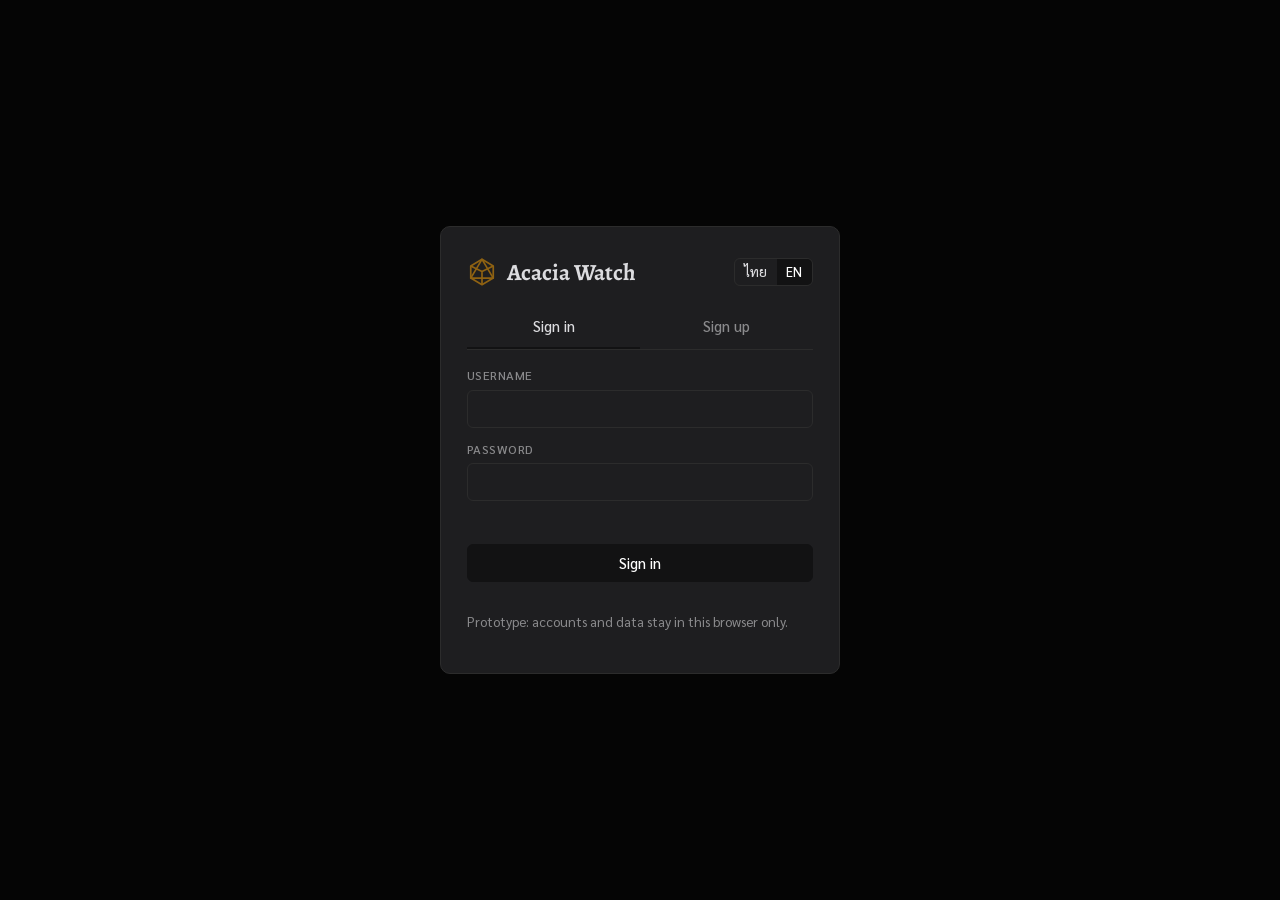
==== commit 045e2668: "auto performance tuning for weak devices" ====
--- a/frontend/index.html
+++ b/frontend/index.html
@@ -25,6 +25,8 @@
 <link rel="stylesheet" href="css/15-decor.css">
 <link rel="stylesheet" href="css/16-layout.css">
 <link rel="stylesheet" href="css/17-feedback.css">
+<link rel="stylesheet" href="css/18-bgfx.css">
+<link rel="stylesheet" href="css/18b-bgscenes.css">
 </head>
 <body style="margin:0">
 <div id="root"></div>
@@ -44,18 +46,26 @@
 <script src="js/11b-feats.js"></script>
 <script src="js/11c-spells.js"></script>
 <script src="js/11d-resources.js"></script>
+<script src="js/11e-feature-uses.js"></script>
 <script src="js/12-game-data.js"></script>
 <script src="js/12b-condition-rules.js"></script>
+<script src="js/12c-spell-rules.js"></script>
 <script src="js/13-adventure.js"></script>
 <script src="js/14-initiative.js"></script>
 <script src="js/14b-combat.js"></script>
 <script src="js/14c-turnalert.js"></script>
 <script src="js/14d-turnpanel.js"></script>
+<script src="js/14e-resolve.js"></script>
+<script src="js/14f-react.js"></script>
+<script src="js/14g-spellfx.js"></script>
+<script src="js/14h-monsters.js"></script>
+<script src="js/14i-reveal.js"></script>
 <script src="js/15-minigames.js"></script>
 <script src="js/15c-media.js"></script>
 <script src="js/15d-timing.js"></script>
 <script src="js/15e-stage.js"></script>
 <script src="js/15f-mgroom.js"></script>
+<script src="js/15h-watch.js"></script>
 <script src="js/15g-chartedit.js"></script>
 <script src="js/15b-tabledice.js"></script>
 <script src="js/15c-profile.js"></script>
@@ -67,6 +77,9 @@
 <script src="js/19b-crop.js"></script>
 <script src="js/20-layout.js"></script>
 <script src="js/21-live.js"></script>
+<script src="js/24-bgfx.js"></script>
+<script src="js/24b-bgscenes.js"></script>
+<script src="js/24c-perf.js"></script>
 <script src="js/22-events-boot.js"></script>
 </body>
 </html>
--- a/frontend/css/06-minigames.css
+++ b/frontend/css/06-minigames.css
@@ -135,7 +135,7 @@
 .mgflash{position:absolute;inset:0;background:#fff;opacity:0;pointer-events:none;border-radius:8px;z-index:3}
 .mgeev [hidden]{display:none!important}
 
-.mgrd,.mgprog{opacity:var(--fo,1)}.mgprog.idle{opacity:calc(.55*var(--fo,1))}
+.mgrds,.mgprog{opacity:var(--fo,1)}.mgprog.idle{opacity:calc(.55*var(--fo,1))}
 .mgfog{position:absolute;inset:0;pointer-events:none;opacity:0;z-index:3;background:linear-gradient(to bottom,#000 0,rgba(0,0,0,.9) var(--fp,50%),rgba(0,0,0,0) calc(var(--fp,50%) + 28%));border-radius:inherit}
 .mgflash{border-radius:inherit}
 
@@ -161,7 +161,11 @@
 .mgbrk.on{opacity:.85}
 .mgfb{transition:opacity .45s}.mgfb.out{opacity:0}
 /* Rhythm Doctor line */
-.mgrd{position:relative;width:min(94vw,760px);height:120px;display:flex;align-items:center;gap:0;margin:auto 0}
+.mgrds{position:relative;width:min(94vw,760px);margin:auto 0;display:flex;flex-direction:column;gap:6px}
+.mgrd{position:relative;width:100%;height:120px;display:flex;align-items:center;gap:0}
+.mgrds.r2 .mgrd{height:92px}.mgrds.r3 .mgrd{height:74px}
+.mgrds.r2 .mgrdc,.mgrds.r2 .mgrdh{width:64px;height:64px;font-size:2.1rem}.mgrds.r3 .mgrdc,.mgrds.r3 .mgrdh{width:52px;height:52px;font-size:1.7rem}
+.mgrds.rev .mgrd{flex-direction:row-reverse}.mgrds.rev .mgrdline>i{transform:scaleX(-1)}
 .mgrdc,.mgrdh{flex:none;width:84px;height:84px;border-radius:50%;display:flex;align-items:center;justify-content:center;font-size:2.8rem;background:rgba(255,255,255,.1);box-shadow:0 0 0 3px rgba(255,255,255,.35);overflow:hidden;z-index:2}
 .mgrdc img,.mgrdh img{width:100%;height:100%;object-fit:cover}
 .mgrdh{color:var(--rc);transform-origin:center}
@@ -181,3 +185,51 @@
 @media(max-height:480px){.mgrd{height:90px}.mgrdc,.mgrdh{width:62px;height:62px;font-size:2rem}.mgprog{height:54px}.mgprogn{font-size:1.6rem}}
 
 .mgband{position:absolute;left:0;right:0;opacity:.13;pointer-events:none}.mgband b{position:absolute;left:4px;top:2px;font-size:.7rem;color:#fff;white-space:nowrap}
+
+/* Rhythm Doctor extras */
+.mgrdc{position:relative}.mgrdc.bop{animation:rdBop .32s ease-out}
+@keyframes rdBop{30%{transform:translateY(-8px) scale(1.06)}}
+.mgrdh{position:relative;overflow:visible}.mgrdh svg{width:62%;height:62%}.mgrdh img{border-radius:50%}
+.mgrdx{position:absolute;inset:0;pointer-events:none}
+.mgring{position:absolute;inset:0;border-radius:50%;border:3px solid var(--rc);animation:rdRing .6s ease-out forwards}
+.mgring.p{border-color:#fff;box-shadow:0 0 18px var(--pc)}
+@keyframes rdRing{from{transform:scale(1);opacity:.9}to{transform:scale(2.2);opacity:0}}
+.mgspark{position:absolute;left:50%;top:50%;width:7px;height:7px;margin:-3px;border-radius:50%;background:var(--pc);box-shadow:0 0 8px var(--pc);animation:rdSpark .6s ease-out forwards}
+@keyframes rdSpark{to{transform:rotate(var(--a)) translateX(var(--d));opacity:0}}
+.mgrdh.crack{animation:rdCrack .5s ease-out;filter:grayscale(.9) brightness(.7)}
+@keyframes rdCrack{20%{transform:translateX(-7px) rotate(-6deg)}40%{transform:translateX(7px) rotate(6deg)}60%{transform:translateX(-4px)}}
+.mgrdh.crack{transition:filter 1s}
+.mgrdw{display:none;position:absolute;left:0;top:50%;width:100%;height:40px;margin-top:-20px;overflow:visible;color:var(--rc);opacity:.85}
+.mgcombo{position:absolute;right:0;top:-34px;font-size:1.7rem;font-weight:800;color:#fff;text-shadow:0 0 calc(6px + 16px*var(--k,0)) var(--pc),0 2px 6px #000;opacity:0;pointer-events:none}
+.mgcombo.on{opacity:1}.mgcombo.pop{animation:rdCombo .3s ease-out}
+@keyframes rdCombo{from{transform:scale(1.7)}}
+@media(max-height:480px){.mgrds.r2 .mgrd{height:70px}.mgrds.r3 .mgrd{height:56px}.mgrds.r2 .mgrdc,.mgrds.r2 .mgrdh{width:50px;height:50px}.mgrds.r3 .mgrdc,.mgrds.r3 .mgrdh{width:42px;height:42px}}
+
+/* red screen edge on a miss */
+.mgvig{position:absolute;inset:0;pointer-events:none;z-index:5;opacity:0;background:radial-gradient(ellipse at center,rgba(255,0,0,0) 45%,rgba(255,30,30,.55) 85%,rgba(255,0,0,.85) 100%);box-shadow:inset 0 0 70px 14px rgba(255,0,0,.55)}
+.mgvig.on{animation:mgVig .7s ease-out}
+@keyframes mgVig{0%{opacity:1}100%{opacity:0}}
+
+/* ---- little live windows: watching somebody else play ---- */
+#mgDock{position:fixed;right:8px;bottom:8px;z-index:60;display:flex;flex-wrap:wrap;justify-content:flex-end;gap:8px;max-width:calc(100vw - 16px);pointer-events:none}
+#mgDock:empty{display:none}
+.mgplay.mini{position:relative;inset:auto;z-index:auto;width:min(46vw,250px);height:150px;padding:0;gap:0;border-radius:12px;box-shadow:0 4px 18px rgba(0,0,0,.55),0 0 0 2px rgba(255,255,255,.28);pointer-events:auto;font-size:12px;animation:mgMiniIn .35s ease-out}
+@keyframes mgMiniIn{from{transform:translateY(20px) scale(.9);opacity:0}}
+.mgplay.mini .mgpads,.mgplay.mini .mgtap,.mgplay.mini .mgstart,.mgplay.mini .mgrot,.mgplay.mini .mgcal{display:none!important}
+.mgplay.mini .mghud{top:4px;left:8px;font-size:.78rem;gap:0;z-index:6;max-width:calc(100% - 40px);white-space:nowrap;overflow:hidden;text-overflow:ellipsis}
+.mgplay.mini .mgx{top:3px;right:3px;width:26px;height:26px;font-size:.8rem;z-index:6}
+.mgplay.mini .mglanes{width:calc(100% - 16px);margin:26px 0 8px}
+.mgplay.mini .mgfb{font-size:1.15rem}
+.mgplay.mini .mgcount{font-size:2.2rem}
+.mgplay.mini .mgbrk{font-size:.95rem;top:30%}
+.mgplay.mini .mgv{gap:0}
+.mgplay.mini .mgrds{width:calc(100% - 14px);margin:24px 0 0}
+.mgplay.mini .mgrd,.mgplay.mini .mgrds.r2 .mgrd,.mgplay.mini .mgrds.r3 .mgrd{height:46px}
+.mgplay.mini .mgrdc,.mgplay.mini .mgrdh,.mgplay.mini .mgrds.r2 .mgrdc,.mgplay.mini .mgrds.r2 .mgrdh,.mgplay.mini .mgrds.r3 .mgrdc,.mgplay.mini .mgrds.r3 .mgrdh{width:34px;height:34px;font-size:1.2rem}
+.mgplay.mini .mgp{width:15px;height:22px;margin:-11px 0 0 -7px}.mgplay.mini .mgp.hit{width:20px;height:28px;margin:-14px 0 0 -10px}
+.mgplay.mini .mgcombo{font-size:1rem;top:-20px}
+.mgplay.mini .mgprog{height:36px;width:calc(100% - 16px);margin:auto 0}.mgplay.mini .mgprogn{font-size:1.2rem}
+.mgplay.mini .mgres{font-size:.9rem;background:rgba(0,0,0,.7);position:absolute;inset:0;display:flex;align-items:center;justify-content:center;z-index:7}
+.mgplay.mini .mgres[hidden]{display:none}.mgplay.mini .mgres p{margin:0}
+.mgplay.mini .mgsnd{position:absolute!important;top:3px;right:32px;width:26px;height:26px;border-radius:50%;border:0;background:rgba(0,0,0,.6);color:#fff;font-size:.8rem;z-index:6;padding:0}
+.mgplay.mini .mgwho{position:absolute;bottom:3px;left:8px;z-index:6;font-size:.7rem;opacity:.7}
--- a/frontend/css/11-initiative.css
+++ b/frontend/css/11-initiative.css
@@ -6,7 +6,7 @@
 .ini-add .field{min-width:0}
 .ini-add .sm{width:84px}
 .ini-list{list-style:none;margin:0;padding:0}
-.ini-row{display:grid;grid-template-columns:28px minmax(0,1fr) 84px auto auto;gap:10px;align-items:center;padding:8px 16px;border-top:1px solid var(--line)}
+.ini-row{display:grid;grid-template-columns:28px minmax(0,1fr) 84px auto auto auto;gap:10px;align-items:center;padding:8px 16px;border-top:1px solid var(--line)}
 .ini-row.now{background:color-mix(in srgb,var(--turn-now) 24%,var(--surface));box-shadow:inset 5px 0 0 var(--turn-now)}
 .ini-row.next{background:color-mix(in srgb,var(--turn-next) 15%,var(--surface));box-shadow:inset 4px 0 0 var(--turn-next)}
 .ini-row.done{background:color-mix(in srgb,var(--turn-done) 14%,var(--surface));box-shadow:inset 3px 0 0 var(--turn-done)}
@@ -23,7 +23,7 @@
 .ini-hp{font-family:var(--mono);font-size:.85rem;color:var(--muted);white-space:nowrap}
 .ini-hp input{width:64px}
 .ini-act{display:flex;gap:6px}
-@media(max-width:700px){.ini-row{grid-template-columns:24px minmax(0,1fr) 70px;}.ini-hp,.ini-act{grid-column:2/-1}}
+@media(max-width:700px){.ini-row{grid-template-columns:24px minmax(0,1fr) 70px;}.ini-hp,.ini-ac,.ini-act{grid-column:2/-1}}
 
 .ini-row.ro{grid-template-columns:28px minmax(0,1fr) 56px 84px}
 .ini-num{font-family:var(--display);font-weight:700;font-size:1.25rem;text-align:center;font-variant-numeric:tabular-nums}
@@ -105,3 +105,132 @@
 .ta-meters>*{min-width:0}.ta,.ta-body{max-width:100%;box-sizing:border-box}.ta-m small{display:block}.ta-list li>*{min-width:0}.ta-custom input{width:100%}
 .ta-list li.ta-gl{display:block;padding:2px 4px;background:none;font-size:.78rem;font-weight:800;opacity:.7;text-transform:uppercase;letter-spacing:.04em}
 .ta-list li.ta-none{text-transform:none;font-weight:400;font-style:italic}
+
+/* ---- the result card: To-hit against AC, damage, saving throws (js/14e-resolve.js) ---- */
+.tacard{margin:10px 0;border:1px solid var(--line);border-radius:12px;background:var(--surface);overflow:hidden;box-shadow:0 2px 10px rgba(0,0,0,.18)}
+.tacard.tc-new{animation:tcIn .25s ease-out}
+@keyframes tcIn{from{transform:translateY(6px);opacity:0}}
+.tc-h{display:flex;flex-wrap:wrap;align-items:baseline;gap:4px 10px;padding:10px 44px 8px 14px;border-bottom:1px solid var(--line);position:relative}
+.tc-h b{font-family:var(--display);font-size:1.15rem}.tc-h small{color:var(--muted)}
+.tc-x{position:absolute;top:6px;right:6px;width:32px;height:32px;border:0;border-radius:50%;background:transparent;color:var(--muted);font-size:1rem;cursor:pointer}
+.tc-x:hover{background:rgba(128,128,128,.2)}
+.tr{display:grid;grid-template-columns:72px 1fr auto;align-items:center;gap:12px;padding:10px 14px;border-left:6px solid var(--line);border-top:1px solid var(--line)}
+.tr:first-of-type{border-top:0}
+.tr-big{font-family:var(--display);font-size:2.4rem;font-weight:800;line-height:1;text-align:center;font-variant-numeric:tabular-nums}
+.tr-txt{display:grid;gap:2px;min-width:0}.tr-txt b{font-size:1.05rem}.tr-txt small{color:var(--muted)}
+.tr.ok{border-left-color:#2e9f5f;background:rgba(46,159,95,.10)}.tr.ok .tr-big,.tr.ok b{color:#2e9f5f}
+.tr.ok.crit{border-left-color:var(--gold);background:rgba(227,180,73,.16)}.tr.ok.crit .tr-big,.tr.ok.crit b{color:var(--gold)}
+.tr.bad{border-left-color:var(--danger);background:rgba(229,125,114,.10)}.tr.bad .tr-big,.tr.bad b{color:var(--danger)}
+.tr.mid{border-left-color:var(--muted)}
+.tr.dmg{border-left-color:var(--danger)}.tr.dmg .tr-big{color:var(--danger)}
+.tr.dmg .tr-big::before{content:'−';font-size:1.6rem;margin-right:2px;opacity:.7}
+.tr.heal{border-left-color:#2e9f5f}.tr.heal .tr-big{color:#2e9f5f}
+.tr .pill{white-space:nowrap}
+.tacard>.btn{margin:8px 14px}
+.tc-desc{margin:0;padding:8px 14px 12px;border-top:1px solid var(--line);color:var(--muted);font-size:.92rem}
+.tc-desc summary{cursor:pointer;font-weight:600;color:var(--ink)}.tc-desc div{margin-top:6px;line-height:1.55}
+.ini-ac{display:inline-flex;align-items:center;gap:6px;white-space:nowrap;font-size:.9rem;color:var(--muted)}.ini-ac input{width:64px}.ini-ac b{color:var(--ink);font-size:1.05rem}
+@media(max-width:560px){.tr{grid-template-columns:58px 1fr;}.tr .btn,.tr .pill{grid-column:1/-1;justify-self:start}.tr-big{font-size:2rem}}
+
+/* reactions to an attack */
+#rxdock{position:fixed;left:50%;bottom:12px;transform:translateX(-50%);z-index:260;width:min(560px,calc(100vw - 24px));max-height:70vh;overflow:auto;display:grid;gap:10px}
+.rxc{background:var(--surface);border:2px solid var(--gold,#e3b449);border-radius:14px;padding:12px 14px;box-shadow:0 10px 30px rgba(0,0,0,.45)}
+.rxh{font-weight:800;font-size:1.05rem}.rxs{color:var(--muted);margin:2px 0 8px}
+.rxp{display:flex;flex-wrap:wrap;gap:6px;align-items:center;margin-top:6px}.rxp>b{flex:1 0 100%}
+.rxb{display:grid;gap:1px;text-align:left}.rxb small{color:var(--muted);font-weight:400}
+.tr.rx .rx-ans{margin:4px 0 0;padding-left:18px}.rx-pass{color:var(--muted)}
+/* several actions of a kind */
+.ta-cap{font-style:normal;font-weight:700;font-size:.72rem;padding:0 6px;border-radius:8px;background:var(--surface-2,rgba(255,255,255,.12));margin-left:4px}
+.ta-m.part{border-style:dashed}.ta-dot.part{opacity:.85;border-style:dashed}
+.ta-caps{display:grid;grid-template-columns:repeat(auto-fit,minmax(150px,1fr));gap:8px;padding:6px 0}
+.ta-capr{display:flex;align-items:center;gap:8px}.ta-capr span{flex:1}.ta-capr b{min-width:1.4em;text-align:center}
+/* ---- tidy turn panel: one card, a header, four even tiles, uniform tool rows, the end-turn button last ---- */
+.taw>.ta{margin-top:12px}
+.ta:not(.ta-rea){display:flex;flex-direction:column;gap:10px;padding:14px;border-radius:calc(var(--r) + 2px);border:1px solid var(--line,#444);background:var(--surface-2,rgba(128,128,128,.10))}
+.ta:not(.ta-rea)>*{margin:0}
+.ta-head{display:flex;align-items:center;justify-content:space-between;gap:8px;padding-bottom:8px;border-bottom:1px solid var(--line,#444)}
+.ta-head h3{margin:0;font-size:1.1rem;line-height:1.25}
+.ta-meters{grid-template-columns:repeat(4,minmax(0,1fr));gap:6px;margin:0}
+.ta-m{min-height:54px;padding:8px 10px;border-width:1.5px;justify-content:center}
+.ta-m b{font-size:.92rem;display:flex;align-items:center;gap:4px;flex-wrap:wrap;line-height:1.2}
+.ta-m small{font-size:.74rem}
+@media(max-width:640px){.ta-meters{grid-template-columns:repeat(2,minmax(0,1fr))}}
+.ta-pick{margin:0;text-align:center;font-size:.85rem;opacity:.8;padding:6px 0}
+.ta-body{margin:0;padding:12px;border:1px solid var(--line,#444);border-radius:var(--r);background:rgba(128,128,128,.07)}
+.ta-body>*+*{margin-top:2px}
+.ta>details.ta-std,.ta>details.ta-more,.ta>details.ta-capd,.ta-body details.ta-std{margin:0;border:1px solid var(--line,#444);border-radius:var(--r);padding:0 12px;background:rgba(128,128,128,.05)}
+.ta>details>summary,.ta-body details.ta-std>summary{padding:10px 0;font-size:.9rem;opacity:.9}
+.ta>details[open]{padding-bottom:10px}
+.ta-list li{padding:8px 10px;background:var(--surface,rgba(128,128,128,.14))}
+.ta-endbtn{margin-top:2px;min-height:48px}
+.ta-ended{margin:0}
+.ta-log{margin:12px 16px 14px;padding:10px 12px;border:1px solid var(--line,#444);border-radius:var(--r)}
+
+/* monster templates */
+.mtbox{margin:12px 16px 14px;padding:12px;border:1px dashed var(--line,#555);border-radius:var(--r)}
+.mtbox h3{margin:0 0 8px;font-size:1rem}
+.mtcaps{display:flex;flex-wrap:wrap;gap:10px 16px;align-items:center;margin-top:10px}
+.mtcaps label{display:flex;gap:6px;align-items:center;font-size:.88rem}
+.mtcaps input{width:58px}
+.mtspawn{margin-top:4px;padding-top:10px;border-top:1px dashed var(--line,#555)}
+
+/* ---------- hidden enemy abilities: the GM's lock list, the players' chips and the card (js/14i-reveal.js) ---------- */
+.rvbox{grid-column:1/-1;border:1px dashed var(--line);border-radius:10px;padding:2px 10px;background:color-mix(in srgb,var(--surface) 70%,transparent)}
+.rvbox>summary{cursor:pointer;padding:8px 0;font-weight:600;display:flex;gap:8px;align-items:center;flex-wrap:wrap;min-height:40px}
+.rv-bar{display:flex;gap:8px;flex-wrap:wrap;padding:0 0 8px}
+.rvlist{list-style:none;margin:0;padding:0 0 8px;display:grid;gap:6px}
+.rvrow{display:flex;gap:8px;align-items:stretch;border:1px solid var(--line);border-radius:10px;overflow:hidden;background:var(--surface);transition:border-color .25s,box-shadow .25s}
+.rvrow.on{border-color:var(--gold);box-shadow:0 0 0 1px var(--gold) inset}
+.rvlock{flex:0 0 48px;min-height:44px;border:0;border-right:1px solid var(--line);background:transparent;cursor:pointer;font-size:1.2rem;color:var(--ink)}
+.rvlk{display:inline-block}
+.rvrow.pop-on .rvlk{animation:rvUnlock .6s cubic-bezier(.3,1.6,.5,1)}
+.rvrow.pop-off .rvlk{animation:rvLock .45s ease}
+.rvrow.pop-on{animation:rvFlash .7s ease}
+@keyframes rvUnlock{0%{transform:scale(.6) rotate(-25deg)}55%{transform:scale(1.4) rotate(12deg)}100%{transform:none}}
+@keyframes rvLock{0%{transform:translateY(-6px) scale(1.2)}60%{transform:translateY(2px)}100%{transform:none}}
+@keyframes rvFlash{0%{background:color-mix(in srgb,var(--gold) 45%,var(--surface))}100%{background:var(--surface)}}
+.rvname{flex:1;min-width:0;display:flex;gap:8px;align-items:center;text-align:left;border:0;background:transparent;color:var(--ink);cursor:pointer;font:inherit;padding:6px 8px;flex-wrap:wrap}
+.rvname small{color:var(--muted)}
+.rv-ic{color:var(--gold);font-size:1.05em}
+/* players */
+.rvchips{display:flex;flex-wrap:wrap;gap:6px;margin:4px 0}
+.rvchip{display:inline-flex;gap:6px;align-items:center;min-height:36px;padding:4px 12px;border-radius:999px;border:1px solid color-mix(in srgb,var(--gold) 70%,var(--line));background:color-mix(in srgb,var(--gold) 12%,var(--surface));color:var(--ink);font:inherit;font-size:.9rem;cursor:pointer}
+.rvchip.k-spell{border-color:var(--temp);background:color-mix(in srgb,var(--temp) 12%,var(--surface))}.rvchip.k-spell .rv-ic{color:var(--temp)}
+.rvchip.new{animation:rvNew 1.6s cubic-bezier(.2,.9,.3,1.2)}
+@keyframes rvNew{0%{transform:scale(.3);opacity:0;filter:blur(6px)}35%{transform:scale(1.18);opacity:1;filter:none;box-shadow:0 0 0 0 var(--gold),0 0 22px 6px var(--gold)}100%{transform:none;box-shadow:0 0 0 0 transparent}}
+.rvchip.gone{pointer-events:none;animation:rvGone .9s ease forwards}
+@keyframes rvGone{0%{opacity:1}30%{transform:translateX(-3px)}40%{transform:translateX(3px)}100%{opacity:0;transform:scale(.7);filter:blur(5px)}}
+/* the card */
+.rv-ov{position:fixed;inset:0;z-index:60;background:rgba(0,0,0,.55);display:flex;align-items:center;justify-content:center;padding:16px;animation:rvFade .22s ease both}
+.rv-ov.out{animation:rvFadeOut .24s ease both}
+@keyframes rvFade{from{opacity:0}}@keyframes rvFadeOut{to{opacity:0}}
+.rv-card{position:relative;width:min(720px,100%);max-height:88vh;overflow:auto;border:2px solid var(--gold);border-radius:14px;background:var(--surface);color:var(--ink);box-shadow:0 18px 60px rgba(0,0,0,.5),0 0 0 1px rgba(255,255,255,.04) inset;animation:rvUnfold .42s cubic-bezier(.2,.9,.3,1.15) both;transform-origin:50% 40%}
+.rv-ov.out .rv-card{animation:rvFold .24s ease both}
+.rv-card.k-spell{border-color:var(--temp)}
+@keyframes rvUnfold{0%{opacity:0;transform:perspective(900px) rotateX(-40deg) scale(.7)}60%{opacity:1}100%{transform:none}}
+@keyframes rvFold{to{opacity:0;transform:perspective(900px) rotateX(30deg) scale(.8)}}
+.rv-card::after{content:"";position:absolute;inset:0;border-radius:12px;pointer-events:none;background:linear-gradient(110deg,transparent 35%,color-mix(in srgb,var(--gold) 28%,transparent) 50%,transparent 65%);transform:translateX(-120%);animation:rvShine 1s ease .25s 1 forwards}
+@keyframes rvShine{to{transform:translateX(120%)}}
+.rv-x{position:absolute;right:8px;top:8px;width:44px;height:44px;border-radius:50%;border:1px solid var(--line);background:var(--surface);color:var(--ink);cursor:pointer;font-size:1rem;z-index:2}
+.rv-hd{display:flex;gap:12px;align-items:center;padding:16px 60px 8px 16px}
+.rv-hd .rv-ic{font-size:1.8rem}.rv-hd h3{margin:0;font-family:var(--display,inherit);font-size:1.25rem}.rv-hd small{color:var(--muted)}
+.rv-meta{display:flex;flex-wrap:wrap;gap:6px;padding:0 16px 8px}
+.rv-meta span{padding:2px 10px;border-radius:999px;border:1px solid var(--line);font-size:.82rem;color:var(--muted)}
+.rv-body{display:grid;gap:12px;padding:8px 16px 16px}
+.rv-body.two{grid-template-columns:minmax(0,5fr) minmax(0,7fr)}
+.rv-body h4{margin:0 0 6px;font-size:.78rem;letter-spacing:.08em;text-transform:uppercase;color:var(--gold)}
+.rv-side,.rv-fx{border:1px solid var(--line);border-radius:10px;padding:10px 12px;background:color-mix(in srgb,var(--ink) 4%,var(--surface))}
+.rv-k+.rv-k{margin-top:10px;padding-top:10px;border-top:1px dashed var(--line)}
+.rv-k b{color:var(--gold)}.rv-k p{margin:2px 0 0;font-size:.9rem;color:var(--muted)}
+.rv-txt{line-height:1.6}
+.rv-tag{color:var(--gold);font-weight:700}
+.rv-kw{background:transparent;color:var(--accent);font-weight:700;text-decoration:underline dotted}
+@media(max-width:640px){.rv-body.two{grid-template-columns:1fr}.rv-card{max-height:92vh}}
+@media(prefers-reduced-motion:reduce){.rv-card,.rv-ov,.rvchip.new,.rvchip.gone,.rvrow,.rvlk,.rv-card::after{animation:none!important}}
+
+.rvgrp{border-top:1px dashed var(--line);padding-top:6px;margin-top:6px}
+.rvgh{display:flex;gap:8px;align-items:center;justify-content:space-between;flex-wrap:wrap;margin-bottom:6px}
+.rvgh h4{margin:0;font-size:.95rem;display:flex;gap:6px;align-items:center}.rvgb{display:flex;gap:6px}
+.rvgrp.k-spell .rv-ic{color:var(--temp)}
+.rvgroups{display:grid;gap:4px;margin:4px 0}.rvpg{display:grid;gap:2px}
+.rvpl{font-size:.74rem;letter-spacing:.06em;text-transform:uppercase;color:var(--muted)}
--- a/frontend/css/18-bgfx.css
+++ b/frontend/css/18-bgfx.css
@@ -0,0 +1,76 @@
+/* ---------- background scenes (js/24-bgfx.js) ---------- */
+#bgfx{position:fixed;inset:0;z-index:-1;pointer-events:none;overflow:hidden;contain:strict;display:none;opacity:var(--bgi,.6)}
+html.has-bgfx #bgfx{display:block}
+html.mgplaying #bgfx{display:none!important}
+html.fx-pause #bgfx i{animation-play-state:paused!important}
+#bgfx i{position:absolute;display:block;will-change:transform,opacity;backface-visibility:hidden}
+html.has-bgfx .panel{background:color-mix(in srgb,var(--surface) 90%,transparent)}
+/* rising things: geometric shapes, dice, runes, embers, bokeh */
+.bgp{left:var(--x);bottom:-90px;width:var(--s);height:var(--s);color:var(--c);opacity:0;animation:bgRise var(--d) linear var(--dl) infinite}
+.bgp svg{width:100%;height:100%;display:block}
+@keyframes bgRise{0%{transform:translate3d(0,0,0) rotate(0);opacity:0}10%{opacity:var(--o)}85%{opacity:var(--o)}100%{transform:translate3d(var(--dx),var(--dy,-115vh),0) rotate(var(--r));opacity:0}}
+.bgrune{filter:drop-shadow(0 0 6px currentColor)}
+.bgem{border-radius:50%;background:var(--c);box-shadow:0 0 8px 2px var(--c);animation-name:bgEmber}
+@keyframes bgEmber{0%{transform:translate3d(0,0,0) scale(1);opacity:0}12%{opacity:var(--o)}100%{transform:translate3d(var(--dx),-105vh,0) scale(.2);opacity:0}}
+.bgbk{border-radius:50%;background:radial-gradient(circle,color-mix(in srgb,var(--c) 55%,transparent) 0,color-mix(in srgb,var(--c) 22%,transparent) 55%,transparent 70%)}
+/* light and shadow */
+.bgl-pool{left:var(--x);top:var(--y);width:70vmax;height:70vmax;margin:-35vmax 0 0 -35vmax;border-radius:50%;background:radial-gradient(circle,color-mix(in srgb,var(--c) 34%,transparent) 0,transparent 62%);animation:bgPool var(--d) ease-in-out var(--dl) infinite alternate}
+@keyframes bgPool{from{transform:translate3d(-6vw,-4vh,0) scale(.9)}to{transform:translate3d(8vw,7vh,0) scale(1.12)}}
+.bgl-beam{left:var(--x);top:-20vh;width:24vmax;height:150vh;background:linear-gradient(to bottom,color-mix(in srgb,var(--bc1) 26%,transparent),transparent 78%);transform:rotate(18deg);transform-origin:top;animation:bgBeam var(--d) ease-in-out var(--dl) infinite alternate}
+.bgl-beam.b2{width:14vmax;opacity:.7;transform:rotate(24deg)}
+@keyframes bgBeam{from{transform:translate3d(-12vw,0,0) rotate(16deg)}to{transform:translate3d(14vw,0,0) rotate(24deg)}}
+.bgl-vig{inset:0;background:radial-gradient(ellipse at 50% 45%,transparent 50%,rgba(0,0,0,.5) 100%)}
+/* aurora */
+.bga{left:calc((100vw - var(--w))/2);top:var(--y);width:var(--w);height:58vh;background:radial-gradient(ellipse at 50% 50%,color-mix(in srgb,var(--c) 55%,transparent) 0,color-mix(in srgb,var(--c) 18%,transparent) 45%,transparent 70%);transform:translate3d(0,0,0);animation:bgAur var(--d) ease-in-out var(--dl) infinite alternate}
+@keyframes bgAur{0%{transform:translate3d(-9vw,0,0) rotate(-4deg) scale(1,.8)}50%{transform:translate3d(4vw,6vh,0) rotate(2deg) scale(1.05,1.15)}100%{transform:translate3d(10vw,-3vh,0) rotate(5deg) scale(.95,.9)}}
+.bga-cur{left:-20vw;top:0;width:140vw;height:70vh;background:repeating-linear-gradient(90deg,transparent 0 46px,color-mix(in srgb,var(--bc1) 14%,transparent) 62px,transparent 96px);transform:skewX(-12deg);animation:bgCur 40s linear infinite}
+@keyframes bgCur{to{transform:translate3d(-96px,0,0) skewX(-12deg)}}
+/* moving gradient: one huge layer that only rotates / slides */
+.bgg1{left:-50vmax;top:-50vmax;width:200vmax;height:200vmax;background:conic-gradient(from 0deg at 50% 50%,var(--bc1),var(--bc2),var(--bc3),var(--bc1));animation:bgSpin 80s linear infinite;opacity:.9}
+.bgg2{left:-30vw;top:-30vh;width:160vw;height:160vh;background:linear-gradient(115deg,transparent 30%,color-mix(in srgb,var(--bc3) 55%,transparent) 50%,transparent 70%);animation:bgSlide 28s ease-in-out infinite alternate}
+@keyframes bgSpin{to{transform:rotate(360deg)}}@keyframes bgSlide{from{transform:translate3d(-25vw,0,0)}to{transform:translate3d(25vw,0,0)}}
+/* stars */
+.bgs{width:var(--s);height:var(--s);border-radius:50%;background:var(--c);box-shadow:0 0 calc(var(--s)*3) var(--c);animation:bgTw var(--d) ease-in-out var(--dl) infinite alternate}
+@keyframes bgTw{from{opacity:.15;transform:scale(.7)}to{opacity:1;transform:scale(1.15)}}
+.bgsh{left:var(--x);top:var(--y);width:140px;height:2px;background:linear-gradient(90deg,transparent,#fff);opacity:0;transform:rotate(32deg);animation:bgShoot 11s ease-in var(--dl) infinite}
+@keyframes bgShoot{0%{transform:translate3d(0,0,0) rotate(32deg);opacity:0}2%{opacity:1}9%{transform:translate3d(32vw,20vw,0) rotate(32deg);opacity:0}100%{transform:translate3d(32vw,20vw,0) rotate(32deg);opacity:0}}
+/* fireflies */
+.bgf{width:5px;height:5px;border-radius:50%;background:var(--c);box-shadow:0 0 12px 4px var(--c);animation:bgFly var(--d) ease-in-out var(--dl) infinite alternate,bgBlink var(--b) ease-in-out infinite alternate}
+@keyframes bgFly{0%{transform:translate3d(0,0,0)}50%{transform:translate3d(var(--x1),var(--y1),0)}100%{transform:translate3d(var(--x2),var(--y2),0)}}
+@keyframes bgBlink{from{opacity:.1}to{opacity:1}}
+/* mist */
+.bgfog{left:0;top:var(--y);width:200vw;height:var(--h);background:radial-gradient(ellipse at 50% 50%,color-mix(in srgb,var(--ink) 20%,transparent) 0,transparent 68%) 0 0/50% 100% repeat-x;animation:bgMist var(--d) linear var(--dl) infinite}
+@keyframes bgMist{to{transform:translate3d(-50%,0,0)}}
+/* rain */
+.bgr{top:-20vh;width:1.5px;height:var(--s);background:linear-gradient(transparent,var(--c));opacity:var(--o);animation:bgRain var(--d) linear var(--dl) infinite}
+@keyframes bgRain{from{transform:translate3d(0,0,0) rotate(10deg)}to{transform:translate3d(-24vh,130vh,0) rotate(10deg)}}
+/* waves */
+.bgw{left:0;bottom:var(--b);width:200vw;height:var(--h);color:var(--c);opacity:var(--o);animation:bgWave var(--d) linear infinite var(--dr)}
+.bgw svg{width:100%;height:100%;display:block}
+@keyframes bgWave{to{transform:translate3d(-50%,0,0)}}
+@media(prefers-reduced-motion:reduce){#bgfx i{animation:none!important}}
+/* ---------- "window opens" effects ---------- */
+:root{--win-ms:380ms}
+#main.fx-in>*,#main.fx-in .wgrid>*,#main.fx-in .stagebody>*{animation:var(--wn,winRise) var(--win-ms) cubic-bezier(.2,.7,.3,1) both;animation-delay:calc(var(--i,0)*55ms)}
+html[data-win=rise]{--wn:winRise}html[data-win=fade]{--wn:winFade}html[data-win=zoom]{--wn:winZoom}html[data-win=slide]{--wn:winSlide}html[data-win=drop]{--wn:winDrop}html[data-win=pop]{--wn:winPop}html[data-win=blur]{--wn:winBlur}html[data-win=flip]{--wn:winFlip}
+html[data-win=pop] #main.fx-in>*,html[data-win=pop] #main.fx-in .wgrid>*{animation-timing-function:cubic-bezier(.34,1.56,.64,1)}
+@keyframes winRise{from{opacity:0;transform:translate3d(0,22px,0)}}
+@keyframes winFade{from{opacity:0}}
+@keyframes winZoom{from{opacity:0;transform:scale(.94)}}
+@keyframes winSlide{from{opacity:0;transform:translate3d(34px,0,0)}}
+@keyframes winDrop{from{opacity:0;transform:translate3d(0,-22px,0)}}
+@keyframes winPop{from{opacity:0;transform:scale(.88)}}
+@keyframes winBlur{from{opacity:0;filter:blur(8px)}}
+@keyframes winFlip{from{opacity:0;transform:perspective(900px) rotateX(-14deg) translate3d(0,10px,0);transform-origin:50% 0}}
+.fx-ov{animation:var(--wn,winRise) var(--win-ms) cubic-bezier(.2,.7,.3,1) both}
+html[data-win=slide] .cpop.fx-ov,html[data-win=rise] .cpop.fx-ov{animation-name:winFade}
+@media(prefers-reduced-motion:reduce){#main.fx-in>*,#main.fx-in .wgrid>*,#main.fx-in .stagebody>*,.fx-ov{animation:none!important}}
+.bgfxrow{display:flex;flex-wrap:wrap;gap:8px;padding:0 16px 8px}
+.bgchip{display:inline-flex;align-items:center;gap:6px;padding:8px 12px;border:1px solid var(--line);border-radius:999px;background:transparent;color:var(--ink);cursor:pointer;font:inherit;font-size:.92rem}
+.bgchip[aria-pressed=true]{border-color:var(--ink);box-shadow:0 0 0 1px var(--ink) inset;font-weight:700}
+
+/* ---------- performance levels (js/24c-perf.js) ---------- */
+html[data-perf=mid] .rv-card::after{display:none}
+html[data-perf=low] *,html[data-perf=low] *::before,html[data-perf=low] *::after{backdrop-filter:none!important;-webkit-backdrop-filter:none!important;transition-duration:.01ms!important}
+html[data-perf=low] .rv-card::after,html[data-perf=low] .rvchip.new,html[data-perf=low] .rv-card{animation:none!important}
+html[data-perf=low] .panel{box-shadow:none!important}
--- a/frontend/css/18b-bgscenes.css
+++ b/frontend/css/18b-bgscenes.css
@@ -0,0 +1,112 @@
+/* ---------- more background scenes (js/24b-bgscenes.js): city, brick, chess, code, nature, fire, medical, time, space, music, physics ----------
+   Same rules as 18-bgfx.css: only transform / opacity move; everything else is drawn once. */
+.bgcs{width:auto!important;height:auto!important;font:600 calc(var(--s)*.3) ui-monospace,Menlo,Consolas,monospace;white-space:nowrap;color:var(--c)}
+/* ---- big city at night ---- */
+.bgcy{left:0;bottom:0;width:100%;height:64vh;display:block}
+.bgcy svg{width:100%;height:100%;display:block}
+.bgcy rect{fill:var(--ink);fill-opacity:.2}.bgcy.far rect{fill-opacity:.08}
+.bgcy rect.win{fill:var(--bc1);fill-opacity:.9}.bgcy.far rect.win{fill-opacity:.45}
+.bgcy rect.wk{fill:var(--bc1);fill-opacity:.95;animation:bgBlinkW var(--d) steps(1,end) var(--dl) infinite}
+@keyframes bgBlinkW{0%,60%{opacity:1}61%,100%{opacity:.05}}
+.bgcy-sky{inset:0;background:radial-gradient(ellipse 90% 50% at 50% 100%,color-mix(in srgb,var(--bc2) 30%,transparent),transparent 70%)}
+.bgcy-moon{right:12vw;top:9vh;width:9vmin;height:9vmin;border-radius:50%;background:radial-gradient(circle at 35% 35%,#fff,var(--bc1) 70%);box-shadow:0 0 60px 14px color-mix(in srgb,var(--bc1) 40%,transparent);opacity:.7}
+.bgcar{left:0;bottom:calc(1.2vh + var(--y,0vh));width:16px;height:3px;border-radius:2px;background:var(--c);box-shadow:0 0 8px 2px var(--c);animation:bgCar var(--d) linear var(--dl) infinite}
+@keyframes bgCar{from{transform:translate3d(-8vw,0,0)}to{transform:translate3d(108vw,0,0)}}
+.bgcar.rev{animation-direction:reverse}
+/* ---- brick wall lit along its mortar ---- */
+.bgbr-base,.bgbr-lit{inset:0;-webkit-mask:url("data:image/svg+xml;utf8,%3Csvg xmlns='http://www.w3.org/2000/svg' width='80' height='40'%3E%3Cpath d='M0 1H80M0 21H80M40 1V21M0 21V41M80 21V41' stroke='white' stroke-width='2' fill='none'/%3E%3C/svg%3E") 0 0/80px 40px;mask:url("data:image/svg+xml;utf8,%3Csvg xmlns='http://www.w3.org/2000/svg' width='80' height='40'%3E%3Cpath d='M0 1H80M0 21H80M40 1V21M0 21V41M80 21V41' stroke='white' stroke-width='2' fill='none'/%3E%3C/svg%3E") 0 0/80px 40px}
+.bgbr-base{background:var(--ink);opacity:.14}
+.bgbr-lit{overflow:hidden}
+.bgbr-lit .bgbr-b{width:60vmax;height:44vmax;margin:-22vmax 0 0 -30vmax;left:var(--x);top:var(--y);border-radius:50%;background:radial-gradient(circle,var(--c) 0,transparent 66%);animation:bgPool var(--d) ease-in-out var(--dl) infinite alternate}
+.bgbr-lit .bgbr-sw{left:0;top:-10vh;width:18vw;height:120vh;background:linear-gradient(90deg,transparent,var(--bc1),transparent);transform:skewX(-14deg);animation:bgSweep var(--d) linear var(--dl) infinite}
+@keyframes bgSweep{from{transform:translate3d(-30vw,0,0) skewX(-14deg)}to{transform:translate3d(120vw,0,0) skewX(-14deg)}}
+.bgbr-wash{inset:0;background:linear-gradient(to bottom,transparent 40%,color-mix(in srgb,var(--ink) 10%,transparent))}
+/* ---- chess ---- */
+.bgch-wrap{inset:0;perspective:900px;overflow:hidden}
+.bgch{left:-60vmax;top:20vh;width:220vmax;height:220vmax;background:conic-gradient(var(--ink) 25%,transparent 0 50%,var(--ink) 0 75%,transparent 0) 0 0/240px 240px;opacity:.17;transform-origin:50% 0;transform:rotateX(64deg) translate3d(0,0,0);animation:bgChess 18s linear infinite}
+@keyframes bgChess{to{transform:rotateX(64deg) translate3d(0,240px,0)}}
+.bgchess{filter:drop-shadow(0 0 5px var(--c))}
+.bgchess svg{fill:currentColor;stroke:none}
+/* ---- code rain ---- */
+.bgcode{top:0;left:var(--x);font:600 var(--s) ui-monospace,Menlo,Consolas,monospace;line-height:1.25;color:var(--c);white-space:pre;text-align:center;text-shadow:0 0 6px var(--c);-webkit-mask-image:linear-gradient(to bottom,transparent,#000 75%);mask-image:linear-gradient(to bottom,transparent,#000 75%);opacity:var(--o);animation:bgCode var(--d) linear var(--dl) infinite}
+@keyframes bgCode{from{transform:translate3d(0,-105%,0)}to{transform:translate3d(0,100vh,0)}}
+/* ---- nature ---- */
+.bgsun{right:-9vmax;top:-9vmax;width:46vmax;height:46vmax;border-radius:50%;background:radial-gradient(circle,#fff 0,var(--bc1) 14%,color-mix(in srgb,var(--bc1) 38%,transparent) 32%,transparent 66%);opacity:.9}
+.bgsun-r{right:-14vmax;top:-14vmax;width:56vmax;height:56vmax;border-radius:50%;background:repeating-conic-gradient(from 0deg,color-mix(in srgb,var(--bc1) 32%,transparent) 0 5deg,transparent 5deg 17deg);-webkit-mask-image:radial-gradient(circle,#000 8%,transparent 66%);mask-image:radial-gradient(circle,#000 8%,transparent 66%);animation:bgSpin 140s linear infinite}
+.bgtree svg,.bgflw svg{width:100%;height:100%;display:block}
+.bgflw{left:var(--x);bottom:var(--b,0);width:var(--s);height:calc(var(--s)*2);color:var(--c);opacity:var(--o);transform-origin:50% 100%;animation:bgSway var(--d) ease-in-out var(--dl) infinite alternate}
+@keyframes bgSway{from{transform:rotate(-2.6deg)}to{transform:rotate(2.6deg)}}
+.bgnat-hill{left:var(--x);bottom:-14vh;width:var(--w);height:var(--h);margin-left:calc(var(--w)/-2);border-radius:50% 50% 0 0/100% 100% 0 0;background:var(--bc2);opacity:var(--o)}
+.bgbf{width:var(--s);height:calc(var(--s)*.75);color:var(--c);opacity:.85;animation:bgFly var(--d) ease-in-out var(--dl) infinite alternate}
+.bgbf svg{width:100%;height:100%;display:block;transform-origin:50% 50%;animation:bgFlap var(--fl) ease-in-out infinite alternate}
+@keyframes bgFlap{from{transform:scaleX(1)}to{transform:scaleX(.2)}}
+.bgpet{left:var(--x);top:-40px;width:var(--s);height:var(--s);color:var(--c);opacity:0;animation:bgFall var(--d) linear var(--dl) infinite}
+.bgpet svg{width:100%;height:100%;display:block}
+@keyframes bgFall{0%{transform:translate3d(0,0,0) rotate(0);opacity:0}8%{opacity:var(--o)}50%{transform:translate3d(calc(var(--dx)*.5),55vh,0) rotate(calc(var(--r)*.5))}90%{opacity:var(--o)}100%{transform:translate3d(var(--dx),112vh,0) rotate(var(--r));opacity:0}}
+.bgnat-g{left:0;bottom:0;width:100%;height:30vh;background:linear-gradient(to top,color-mix(in srgb,var(--bc2) 18%,transparent),transparent)}
+/* ---- fire and soot ---- */
+.bgfi-g{left:0;bottom:0;width:100%;height:50vh;background:linear-gradient(to top,color-mix(in srgb,var(--bc3) 55%,transparent),color-mix(in srgb,var(--bc1) 18%,transparent) 55%,transparent);animation:bgGlow 3.2s ease-in-out infinite alternate}
+@keyframes bgGlow{from{opacity:.65}to{opacity:1}}
+.bgfi2{left:50%;bottom:-2px;width:max(100%,calc(var(--fh,44vh)*4));height:var(--fh,44vh);transform:translateX(-50%)}
+.bgfi2.back{--fh:36vh;opacity:.7;transform:translateX(-50%) scaleX(-1)}
+.bgfi-fr{inset:0;background-size:100% 100%;background-repeat:no-repeat;opacity:0;animation:bgFrame var(--T) linear var(--dl) infinite}
+@keyframes bgFrame{0%{opacity:1}33.3%{opacity:0}66.7%{opacity:0}100%{opacity:1}}
+.bgsoot{border-radius:46% 54% 40% 60%;background:color-mix(in srgb,var(--ink) 55%,transparent);box-shadow:none!important}
+.bgsmoke{left:var(--x);bottom:-10vh;width:22vmax;height:22vmax;margin-left:-11vmax;border-radius:50%;background:radial-gradient(circle,color-mix(in srgb,var(--ink) 20%,transparent) 0,transparent 65%);opacity:0;animation:bgSmoke var(--d) ease-out var(--dl) infinite}
+@keyframes bgSmoke{0%{transform:translate3d(0,0,0) scale(.4);opacity:0}15%{opacity:.8}100%{transform:translate3d(var(--dx),-85vh,0) scale(1.5);opacity:0}}
+/* ---- medical / mind ---- */
+.bgmd-b{left:50%;top:50%;width:46vmin;height:46vmin;margin:-23vmin 0 0 -23vmin;border-radius:50%;border:2px solid color-mix(in srgb,var(--c) 70%,transparent);background:radial-gradient(circle,color-mix(in srgb,var(--c) 14%,transparent),transparent 70%);opacity:.7;animation:bgBreath 9s ease-in-out var(--dl) infinite}
+@keyframes bgBreath{0%,100%{transform:scale(.62);opacity:.25}50%{transform:scale(1.18);opacity:.75}}
+.bgmd-e{left:0;bottom:10vh;width:200vw;height:90px;color:var(--bc1);opacity:.65;-webkit-mask-image:linear-gradient(90deg,transparent,#000 12%,#000 88%,transparent);mask-image:linear-gradient(90deg,transparent,#000 12%,#000 88%,transparent);animation:bgWave 16s linear infinite}
+.bgmd-e svg{width:100%;height:100%;display:block;overflow:visible}
+.bgmd-e path{fill:none;stroke:currentColor;stroke-width:2;vector-effect:non-scaling-stroke;stroke-linejoin:round}
+/* ---- time ---- */
+.bgtm-c{right:-6vmin;top:50%;width:92vmin;height:92vmin;margin-top:-46vmin;color:var(--bc1);opacity:.55}
+.bgtm-c svg{width:100%;height:100%;display:block;overflow:visible}
+.bgtm-h{transform-origin:0 0;animation:bgHand var(--d) linear infinite}
+@keyframes bgHand{from{transform:rotate(var(--a0))}to{transform:rotate(calc(var(--a0) + 360deg))}}
+.bgtm-gear{left:var(--x);top:var(--y);width:var(--s);height:var(--s);margin:calc(var(--s)/-2) 0 0 calc(var(--s)/-2);color:var(--c);opacity:var(--o);animation:bgSpin var(--d) linear infinite var(--dr)}
+.bgtm-gear svg{width:100%;height:100%;display:block}
+/* ---- space ---- */
+.bgsp-rot{left:50%;top:50%;width:170vmax;height:170vmax;margin:-85vmax 0 0 -85vmax;animation:bgSpin 900s linear infinite}
+.bgsp-rot .bgs{box-shadow:0 0 calc(var(--s)*3) var(--c)}
+.bgsp-t{right:3vw;top:10vh;width:84vmin;height:84vmin;transform:rotate(-18deg) scaleY(.42)}
+.bgsp-gal{inset:0;animation:bgSpin 260s linear infinite}
+.bgsp-gal svg{width:100%;height:100%;display:block}
+.bgsp-p{left:32vw;top:64vh;width:17vmin;height:17vmin;border-radius:50%;background:radial-gradient(circle at 32% 30%,color-mix(in srgb,var(--bc2) 55%,#fff),var(--bc1) 48%,color-mix(in srgb,var(--bc3) 40%,#000) 100%);box-shadow:inset -1.6vmin -1vmin 3vmin rgba(0,0,0,.55),0 0 40px color-mix(in srgb,var(--bc1) 30%,transparent);animation:bgPlanet 60s ease-in-out infinite alternate}
+.bgsp-p::after{content:"";position:absolute;left:-30%;top:36%;width:160%;height:28%;border:2px solid color-mix(in srgb,var(--bc2) 70%,transparent);border-radius:50%;transform:rotate(-16deg)}
+@keyframes bgPlanet{from{transform:translate3d(0,0,0)}to{transform:translate3d(5vw,-5vh,0)}}
+/* ---- circular music visualizer ---- */
+.bgmu{left:50%;top:50%;width:var(--mu);height:var(--mu);margin:calc(var(--mu)/-2) 0 0 calc(var(--mu)/-2);--mu:min(88vmin,940px);animation:bgSpin 70s linear infinite}
+.bgmu-bar{left:calc(50% - 2px);top:50%;width:4px;height:calc(var(--mu)*.28);border-radius:3px;background:var(--c);box-shadow:0 0 10px var(--c);transform-origin:50% 0;animation:bgMuBar var(--d) ease-in-out var(--dl) infinite alternate;transform:rotate(var(--a)) translateY(calc(var(--mu)*.2)) scaleY(.2)}
+@keyframes bgMuBar{from{transform:rotate(var(--a)) translateY(calc(var(--mu)*.2)) scaleY(var(--lo))}to{transform:rotate(var(--a)) translateY(calc(var(--mu)*.2)) scaleY(var(--hi))}}
+.bgmu-c{left:50%;top:50%;border-radius:50%;border:1.5px solid color-mix(in srgb,var(--bc1) 60%,transparent);width:calc(var(--mu)*.38);height:calc(var(--mu)*.38);margin:calc(var(--mu)*-.19) 0 0 calc(var(--mu)*-.19)}
+.bgmu-c.d{border:2px dotted color-mix(in srgb,var(--bc2) 70%,transparent);width:calc(var(--mu)*.96);height:calc(var(--mu)*.96);margin:calc(var(--mu)*-.48) 0 0 calc(var(--mu)*-.48);animation:bgSpin 50s linear infinite reverse}
+.bgmu-core{left:50%;top:50%;width:calc(var(--mu)*.22);height:calc(var(--mu)*.22);margin:calc(var(--mu)*-.11) 0 0 calc(var(--mu)*-.11);border-radius:50%;background:radial-gradient(circle,#fff 0,var(--bc1) 35%,color-mix(in srgb,var(--bc2) 40%,transparent) 70%,transparent 72%);animation:bgBeat .62s ease-in-out infinite alternate}
+@keyframes bgBeat{from{transform:scale(.8);opacity:.7}to{transform:scale(1.12);opacity:1}}
+.bgmu-rip{left:50%;top:50%;width:calc(var(--mu)*.38);height:calc(var(--mu)*.38);margin:calc(var(--mu)*-.19) 0 0 calc(var(--mu)*-.19);border-radius:50%;border:2px solid var(--bc3);opacity:0;animation:bgRip 3.6s ease-out var(--dl) infinite}
+@keyframes bgRip{from{transform:scale(.7);opacity:.7}to{transform:scale(2.4);opacity:0}}
+.bgmu-fix{animation:none!important}
+/* ---- physics ---- */
+.bgph-bolt{left:var(--x);top:-4vh;width:22vw;height:108vh;margin-left:-11vw;color:var(--c);opacity:0;filter:drop-shadow(0 0 6px var(--c)) drop-shadow(0 0 16px var(--c));animation:bgBolt var(--d) linear var(--dl) infinite}
+.bgph-bolt svg{width:100%;height:100%;display:block;overflow:visible}
+.bgph-bolt path{fill:none;stroke:currentColor;stroke-width:2;vector-effect:non-scaling-stroke;stroke-linejoin:round;stroke-linecap:round}
+.bgph-bolt path.br{stroke-width:1;opacity:.7}
+@keyframes bgBolt{0%,100%{opacity:0}1%{opacity:1}2.2%{opacity:.15}3.4%{opacity:.9}6%{opacity:0}}
+.bgph-fl{inset:0;background:color-mix(in srgb,var(--c) 26%,transparent);opacity:0;animation:bgFlash var(--d) linear var(--dl) infinite}
+@keyframes bgFlash{0%,100%{opacity:0}1%{opacity:.8}2.2%{opacity:.1}3.4%{opacity:.6}8%{opacity:0}}
+.bgph-ring{left:var(--x);top:var(--y);width:50vmin;height:50vmin;margin:-25vmin 0 0 -25vmin;border-radius:50%;border:1.5px solid var(--c);opacity:0;animation:bgWell var(--d) ease-in var(--dl) infinite}
+@keyframes bgWell{from{transform:scale(1.2);opacity:0}30%{opacity:.5}to{transform:scale(.1);opacity:0}}
+.bgph-mass{left:var(--x);top:var(--y);width:7vmin;height:7vmin;margin:-3.5vmin 0 0 -3.5vmin;border-radius:50%;background:radial-gradient(circle at 35% 35%,#fff,var(--c) 60%,color-mix(in srgb,var(--c) 40%,#000));box-shadow:0 0 30px var(--c)}
+.bgph-orb{width:12px;height:12px;border-radius:50%;background:var(--c);box-shadow:0 0 10px var(--c);offset-rotate:0deg;animation:bgOffs var(--d) linear var(--dl) infinite}
+@keyframes bgOffs{from{offset-distance:0%}to{offset-distance:100%}}
+.bgph-at{left:var(--x);top:var(--y);width:180px;height:180px;margin:-90px 0 0 -90px;transform:rotate(var(--a))}
+.bgph-at .ring{inset:0;border:1px solid var(--c);border-radius:50%;opacity:.55;transform:scaleY(.36)}
+.bgph-at .nuc{left:50%;top:50%;width:18px;height:18px;margin:-9px 0 0 -9px;border-radius:50%;background:radial-gradient(circle at 35% 35%,#fff,var(--c));box-shadow:0 0 16px var(--c)}
+.bgph-ball{left:var(--x);bottom:1vh;width:var(--s);height:var(--s);border-radius:50%;background:radial-gradient(circle at 35% 30%,#fff,var(--c) 55%);opacity:.8;animation:bgBounce var(--d) linear var(--dl) infinite}
+@keyframes bgBounce{0%{transform:translate3d(0,0,0);animation-timing-function:cubic-bezier(.2,.6,.4,1)}50%{transform:translate3d(0,calc(var(--h)*-1),0);animation-timing-function:cubic-bezier(.6,0,.8,.4)}100%{transform:translate3d(0,0,0)}}
+.bgph-gnd{left:0;bottom:0;width:100%;height:1px;background:linear-gradient(90deg,transparent,var(--bc1),transparent);opacity:.5}
+@media(prefers-reduced-motion:reduce){#bgfx i{animation:none!important}.bgph-bolt{display:none}}
+.bgcc-row{display:flex;gap:8px;align-items:center}
+.bgcc-row input[type=color]{width:46px;height:36px;padding:2px;border:1px solid var(--line);border-radius:8px;background:transparent;cursor:pointer}
+.bgcc-row .hex{font:600 .82rem ui-monospace,monospace;opacity:.8}
